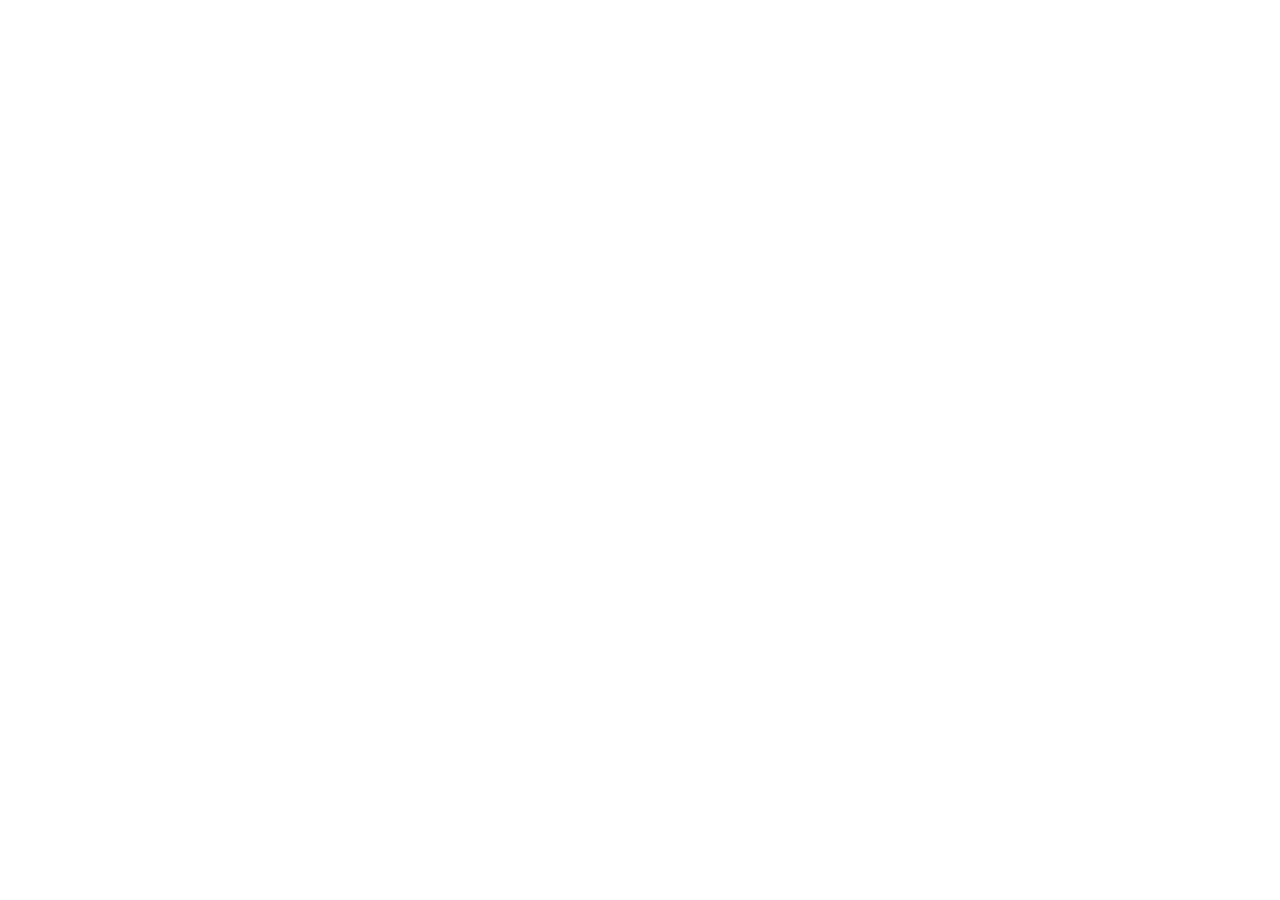
==== index.html @ 3a061e3e "Redirect book subdomain" ====
<!doctype html>
<html lang="en">
  <head>
    <meta charset="utf-8" />
    <meta name="viewport" content="width=device-width, initial-scale=1" />
    <meta http-equiv="refresh" content="0; url=https://nehachinnasaniwrites.com/" />
    <link rel="canonical" href="https://nehachinnasaniwrites.com/" />
    <title>Redirecting to Do I Still Think for Myself?</title>
    <style>
      body {
        display: grid;
        min-height: 100vh;
        place-items: center;
        margin: 0;
        color: #102241;
        background: #fffaf0;
        font-family: system-ui, -apple-system, BlinkMacSystemFont, "Segoe UI", sans-serif;
        text-align: center;
      }
      a { color: #bd2d32; font-weight: 800; }
    </style>
  </head>
  <body>
    <main>
      <h1>Redirecting to the book website...</h1>
      <p><a href="https://nehachinnasaniwrites.com/">Open Do I Still Think for Myself?</a></p>
    </main>
    <script>window.location.replace("https://nehachinnasaniwrites.com/");</script>
  </body>
</html>
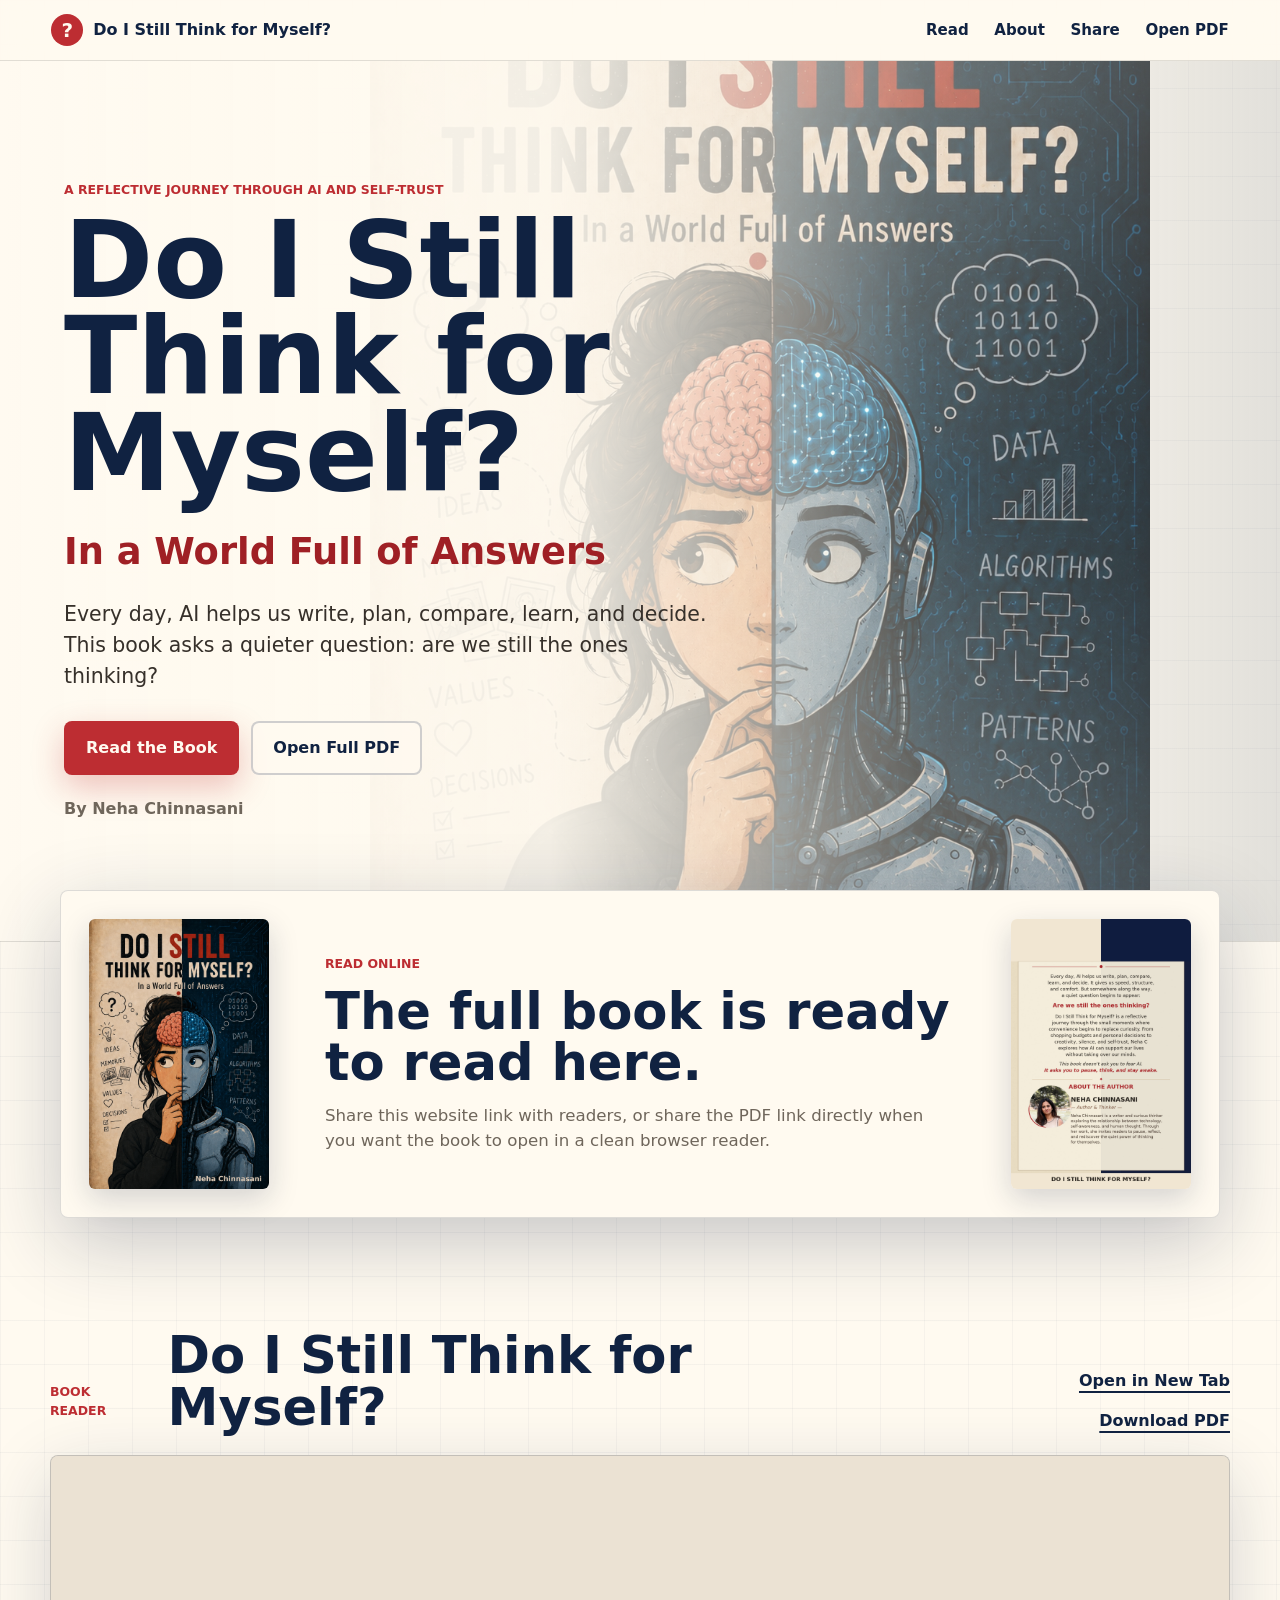
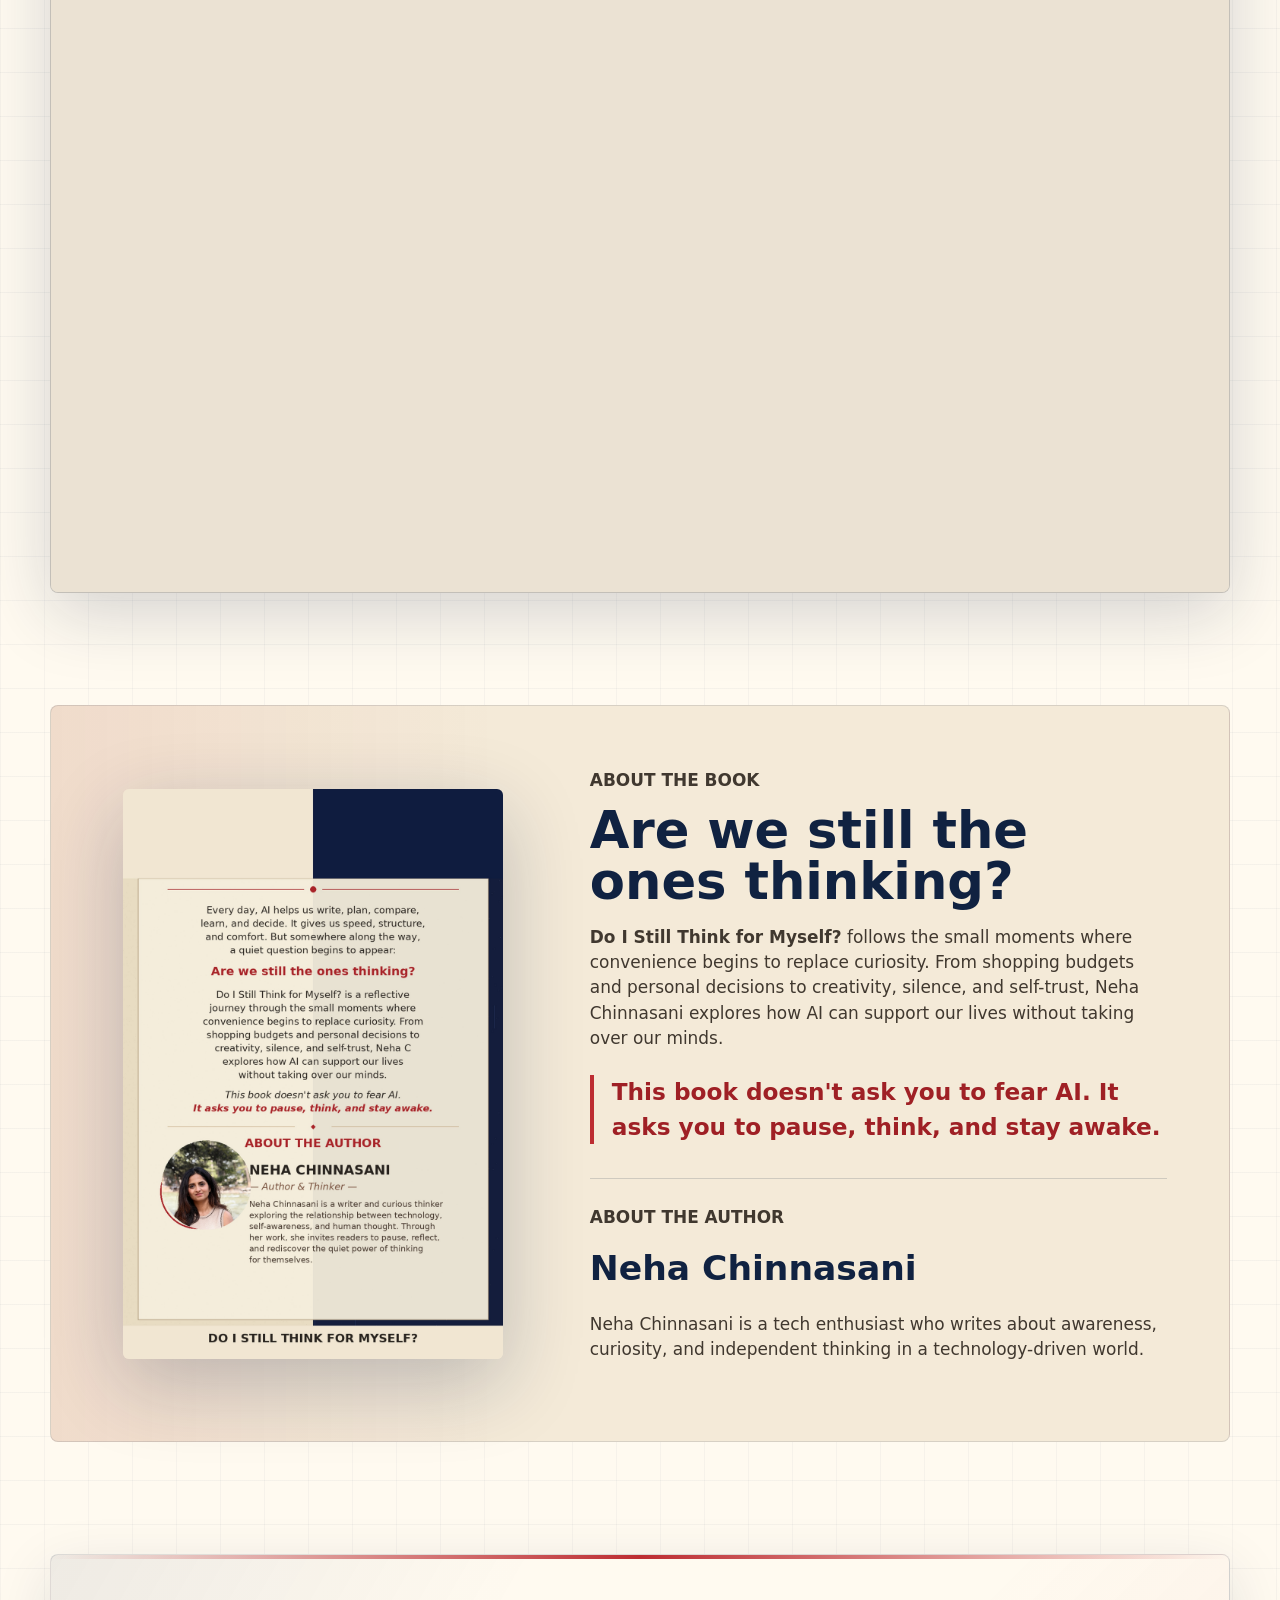
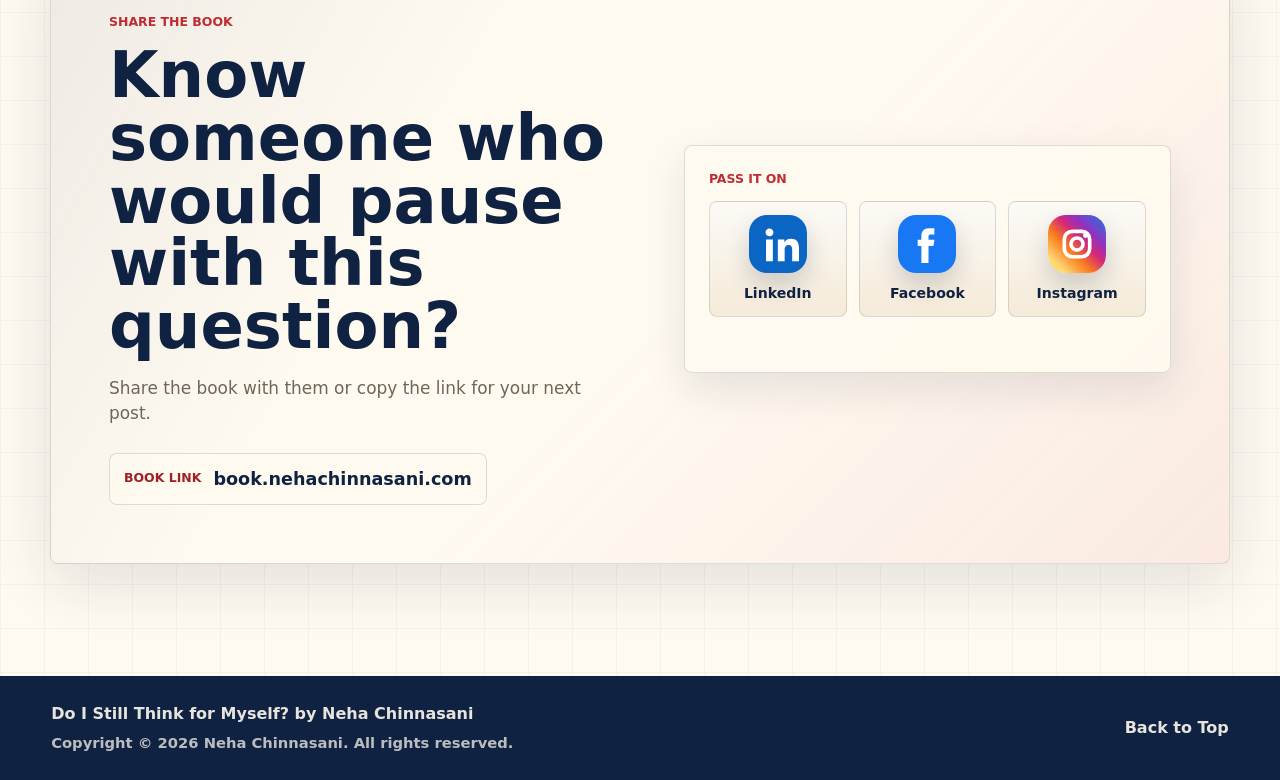
==== commit dbd43104: "Publish book site on subdomain" ====
--- a/index.html
+++ b/index.html
@@ -3,28 +3,204 @@
   <head>
     <meta charset="utf-8" />
     <meta name="viewport" content="width=device-width, initial-scale=1" />
-    <meta http-equiv="refresh" content="0; url=https://nehachinnasaniwrites.com/" />
-    <link rel="canonical" href="https://nehachinnasaniwrites.com/" />
-    <title>Redirecting to Do I Still Think for Myself?</title>
-    <style>
-      body {
-        display: grid;
-        min-height: 100vh;
-        place-items: center;
-        margin: 0;
-        color: #102241;
-        background: #fffaf0;
-        font-family: system-ui, -apple-system, BlinkMacSystemFont, "Segoe UI", sans-serif;
-        text-align: center;
-      }
-      a { color: #bd2d32; font-weight: 800; }
-    </style>
+    <title>Do I Still Think for Myself? | Neha Chinnasani</title>
+    <meta
+      name="description"
+      content="Read Do I Still Think for Myself? by Neha Chinnasani online."
+    />
+    <meta property="og:title" content="Do I Still Think for Myself?" />
+    <meta
+      property="og:description"
+      content="A reflective book about AI, curiosity, self-trust, and the quiet work of thinking for ourselves."
+    />
+    <meta property="og:type" content="website" />
+    <meta property="og:url" content="https://book.nehachinnasani.com/" />
+    <meta property="og:image" content="assets/book-cover-front.jpeg" />
+    <link rel="stylesheet" href="styles.css" />
   </head>
   <body>
-    <main>
-      <h1>Redirecting to the book website...</h1>
-      <p><a href="https://nehachinnasaniwrites.com/">Open Do I Still Think for Myself?</a></p>
+    <header class="site-header" aria-label="Main navigation">
+      <a class="brand" href="#top" aria-label="Do I Still Think for Myself home">
+        <span class="brand-mark" aria-hidden="true">?</span>
+        <span>Do I Still Think for Myself?</span>
+      </a>
+
+      <nav class="nav-links" aria-label="Book sections">
+        <a href="#reader">Read</a>
+        <a href="#about">About</a>
+        <a href="#share">Share</a>
+        <a href="assets/do-i-still-think-for-myself.pdf" target="_blank" rel="noopener"
+          >Open PDF</a
+        >
+      </nav>
+    </header>
+
+    <main id="top">
+      <section class="hero" aria-labelledby="book-title">
+        <div class="hero-background" aria-hidden="true"></div>
+        <div class="hero-content">
+          <p class="eyebrow">A reflective journey through AI and self-trust</p>
+          <h1 id="book-title">Do I Still Think for Myself?</h1>
+          <p class="subtitle">In a World Full of Answers</p>
+          <p class="hero-copy">
+            Every day, AI helps us write, plan, compare, learn, and decide. This
+            book asks a quieter question: are we still the ones thinking?
+          </p>
+          <div class="hero-actions" aria-label="Book actions">
+            <a class="button button-primary" href="#reader">Read the Book</a>
+            <a
+              class="button button-secondary"
+              href="assets/do-i-still-think-for-myself.pdf"
+              target="_blank"
+              rel="noopener"
+              >Open Full PDF</a
+            >
+          </div>
+          <p class="author-line">By Neha Chinnasani</p>
+        </div>
+      </section>
+
+      <section class="book-strip" aria-label="Book preview">
+        <img
+          src="assets/book-cover-front.jpeg"
+          alt="Front cover of Do I Still Think for Myself?"
+        />
+        <div>
+          <p class="section-kicker">Read Online</p>
+          <h2>The full book is ready to read here.</h2>
+          <p>
+            Share this website link with readers, or share the PDF link directly
+            when you want the book to open in a clean browser reader.
+          </p>
+        </div>
+        <img
+          src="assets/book-cover-back.jpeg"
+          alt="Back cover of Do I Still Think for Myself?"
+        />
+      </section>
+
+      <section class="reader-section" id="reader" aria-labelledby="reader-title">
+        <div class="section-heading">
+          <p class="section-kicker">Book Reader</p>
+          <h2 id="reader-title">Do I Still Think for Myself?</h2>
+          <div class="reader-actions">
+            <a
+              class="text-link"
+              href="assets/do-i-still-think-for-myself.pdf"
+              target="_blank"
+              rel="noopener"
+              >Open in New Tab</a
+            >
+            <a class="text-link" href="assets/do-i-still-think-for-myself.pdf" download>
+              Download PDF
+            </a>
+          </div>
+        </div>
+
+        <div class="reader-frame">
+          <iframe
+            src="assets/do-i-still-think-for-myself.pdf#page=1&view=FitH"
+            title="Do I Still Think for Myself PDF reader"
+          ></iframe>
+        </div>
+      </section>
+
+      <section class="about-section" id="about" aria-labelledby="about-title">
+        <div class="about-art">
+          <img
+            src="assets/book-cover-back.jpeg"
+            alt="Back cover with book description and author portrait"
+          />
+        </div>
+        <div class="about-copy">
+          <p class="section-kicker">About the Book</p>
+          <h2 id="about-title">Are we still the ones thinking?</h2>
+          <p>
+            <strong>Do I Still Think for Myself?</strong> follows the small
+            moments where convenience begins to replace curiosity. From shopping
+            budgets and personal decisions to creativity, silence, and
+            self-trust, Neha Chinnasani explores how AI can support our lives
+            without taking over our minds.
+          </p>
+          <p class="callout">
+            This book doesn't ask you to fear AI. It asks you to pause, think,
+            and stay awake.
+          </p>
+
+          <div class="author-block">
+            <p class="section-kicker">About the Author</p>
+            <h3>Neha Chinnasani</h3>
+            <p>
+              Neha Chinnasani is a tech enthusiast who writes about awareness,
+              curiosity, and independent thinking in a technology-driven world.
+            </p>
+          </div>
+        </div>
+      </section>
+
+      <section class="share-section" id="share" aria-labelledby="share-title">
+        <div class="share-copy">
+          <p class="section-kicker">Share the Book</p>
+          <h2 id="share-title">Know someone who would pause with this question?</h2>
+          <p>
+            Share the book with them or copy the link for your next post.
+          </p>
+          <div class="share-link-card" aria-label="Book website link">
+            <span>Book link</span>
+            <strong id="book-share-link">book.nehachinnasani.com</strong>
+          </div>
+        </div>
+
+        <div class="share-panel" aria-label="Share and subscribe actions">
+          <div class="social-card">
+            <p class="section-kicker">Pass It On</p>
+            <div class="social-grid" aria-label="Social sharing links">
+              <a
+                class="social-link linkedin"
+                href="https://www.linkedin.com/sharing/share-offsite/?url=https%3A%2F%2Fbook.nehachinnasani.com%2F"
+                target="_blank"
+                rel="noopener noreferrer"
+                aria-label="Share on LinkedIn"
+              >
+                <img src="assets/social-linkedin.svg" alt="" />
+                <span>LinkedIn</span>
+              </a>
+              <a
+                class="social-link facebook"
+                href="https://www.facebook.com/sharer/sharer.php?u=https%3A%2F%2Fbook.nehachinnasani.com%2F"
+                target="_blank"
+                rel="noopener noreferrer"
+                aria-label="Share on Facebook"
+              >
+                <img src="assets/social-facebook.svg" alt="" />
+                <span>Facebook</span>
+              </a>
+              <a
+                class="social-link instagram"
+                href="#book-share-link"
+                role="button"
+                data-copy-link="https://book.nehachinnasani.com/"
+                aria-label="Copy book link for Instagram"
+              >
+                <img src="assets/social-instagram.svg" alt="" />
+                <span>Instagram</span>
+              </a>
+            </div>
+            <p class="copy-feedback" aria-live="polite"></p>
+          </div>
+        </div>
+      </section>
     </main>
-    <script>window.location.replace("https://nehachinnasaniwrites.com/");</script>
+
+    <footer class="site-footer">
+      <div>
+        <p>Do I Still Think for Myself? by Neha Chinnasani</p>
+        <p class="copyright">
+          Copyright &copy; 2026 Neha Chinnasani. All rights reserved.
+        </p>
+      </div>
+      <a href="#top">Back to Top</a>
+    </footer>
+    <script src="script.js" defer></script>
   </body>
 </html>
--- a/styles.css
+++ b/styles.css
@@ -0,0 +1,752 @@
+:root {
+  --paper: #f4ead8;
+  --paper-soft: #fffaf0;
+  --ink: #1d1d1d;
+  --muted: #6f665b;
+  --navy: #102241;
+  --navy-soft: #1c355e;
+  --red: #bd2d32;
+  --red-dark: #9f2025;
+  --line: rgba(29, 29, 29, 0.13);
+  --shadow: 0 24px 80px rgba(16, 34, 65, 0.24);
+}
+
+* {
+  box-sizing: border-box;
+}
+
+html {
+  scroll-behavior: smooth;
+}
+
+#top,
+#reader,
+#about,
+#share {
+  scroll-margin-top: 96px;
+}
+
+body {
+  margin: 0;
+  color: var(--ink);
+  background:
+    linear-gradient(rgba(16, 34, 65, 0.04) 1px, transparent 1px),
+    linear-gradient(90deg, rgba(16, 34, 65, 0.035) 1px, transparent 1px),
+    var(--paper-soft);
+  background-size: 44px 44px;
+  font-family:
+    ui-sans-serif,
+    system-ui,
+    -apple-system,
+    BlinkMacSystemFont,
+    "Segoe UI",
+    sans-serif;
+  line-height: 1.5;
+}
+
+@keyframes riseIn {
+  from {
+    opacity: 0;
+    transform: translateY(18px);
+  }
+
+  to {
+    opacity: 1;
+    transform: translateY(0);
+  }
+}
+
+@keyframes coverFloat {
+  0%,
+  100% {
+    transform: translate3d(0, 0, 0) scale(1);
+  }
+
+  50% {
+    transform: translate3d(-8px, -10px, 0) scale(1.015);
+  }
+}
+
+@keyframes softPulse {
+  0%,
+  100% {
+    box-shadow: 0 0 0 0 rgba(189, 45, 50, 0.26);
+  }
+
+  50% {
+    box-shadow: 0 0 0 7px rgba(189, 45, 50, 0);
+  }
+}
+
+@keyframes lineTravel {
+  from {
+    transform: translateX(-100%);
+  }
+
+  to {
+    transform: translateX(100%);
+  }
+}
+
+img {
+  display: block;
+  max-width: 100%;
+}
+
+a {
+  color: inherit;
+}
+
+.site-header {
+  position: sticky;
+  top: 0;
+  z-index: 10;
+  display: flex;
+  align-items: center;
+  justify-content: space-between;
+  gap: 24px;
+  width: 100%;
+  padding: 14px clamp(18px, 4vw, 56px);
+  background: rgba(255, 250, 240, 0.88);
+  border-bottom: 1px solid var(--line);
+  backdrop-filter: blur(14px);
+}
+
+.brand {
+  display: inline-flex;
+  align-items: center;
+  gap: 10px;
+  min-width: 0;
+  color: var(--navy);
+  font-weight: 800;
+  text-decoration: none;
+  letter-spacing: 0;
+}
+
+.brand-mark {
+  display: grid;
+  place-items: center;
+  width: 32px;
+  height: 32px;
+  flex: 0 0 auto;
+  color: var(--paper-soft);
+  background: var(--red);
+  border-radius: 50%;
+  font-size: 20px;
+  line-height: 1;
+  animation: softPulse 3.4s ease-in-out infinite;
+}
+
+.nav-links {
+  display: flex;
+  align-items: center;
+  justify-content: flex-end;
+  gap: clamp(12px, 2vw, 28px);
+  color: var(--navy);
+  font-size: 0.94rem;
+  font-weight: 700;
+}
+
+.nav-links a {
+  text-decoration: none;
+}
+
+.nav-links a:hover,
+.nav-links a:focus-visible,
+.text-link:hover,
+.text-link:focus-visible,
+.site-footer a:hover,
+.site-footer a:focus-visible {
+  color: var(--red);
+}
+
+.hero {
+  position: relative;
+  isolation: isolate;
+  min-height: min(880px, 88svh);
+  display: flex;
+  align-items: center;
+  padding: clamp(64px, 10vw, 120px) clamp(22px, 5vw, 76px);
+  overflow: hidden;
+  border-bottom: 1px solid var(--line);
+}
+
+.hero-background {
+  position: absolute;
+  inset: 0;
+  z-index: -2;
+  background-image: url("assets/book-cover-front.jpeg");
+  background-position: 74% 42%;
+  background-size: min(780px, 72vw) auto;
+  background-repeat: no-repeat;
+  animation: coverFloat 9s ease-in-out infinite;
+}
+
+.hero::before {
+  position: absolute;
+  inset: 0;
+  z-index: -1;
+  content: "";
+  background:
+    linear-gradient(
+      90deg,
+      rgba(255, 250, 240, 0.98) 0%,
+      rgba(255, 250, 240, 0.93) 43%,
+      rgba(255, 250, 240, 0.28) 72%,
+      rgba(16, 34, 65, 0.12) 100%
+    ),
+    radial-gradient(circle at 74% 48%, rgba(255, 250, 240, 0) 0, rgba(255, 250, 240, 0.38) 74%);
+}
+
+.hero-content {
+  width: min(660px, 100%);
+}
+
+.eyebrow,
+.section-kicker {
+  margin: 0 0 12px;
+  color: var(--red);
+  font-size: 0.78rem;
+  font-weight: 900;
+  letter-spacing: 0;
+  text-transform: uppercase;
+}
+
+h1,
+h2,
+h3,
+p {
+  overflow-wrap: anywhere;
+}
+
+h1 {
+  max-width: 12ch;
+  margin: 0;
+  color: var(--navy);
+  font-size: clamp(3.25rem, 8.4vw, 7.8rem);
+  line-height: 0.9;
+  letter-spacing: 0;
+}
+
+.subtitle {
+  margin: 22px 0 0;
+  color: var(--red-dark);
+  font-size: clamp(1.35rem, 3vw, 2.3rem);
+  font-weight: 800;
+}
+
+.hero-copy {
+  max-width: 54ch;
+  margin: 20px 0 0;
+  color: #36302a;
+  font-size: clamp(1.06rem, 1.8vw, 1.28rem);
+}
+
+.hero-actions {
+  display: flex;
+  flex-wrap: wrap;
+  gap: 12px;
+  margin-top: 30px;
+}
+
+.button {
+  display: inline-flex;
+  align-items: center;
+  justify-content: center;
+  min-height: 48px;
+  padding: 13px 20px;
+  border: 2px solid transparent;
+  border-radius: 8px;
+  font-weight: 800;
+  text-decoration: none;
+  transition:
+    transform 160ms ease,
+    box-shadow 160ms ease,
+    background 160ms ease,
+    color 160ms ease;
+}
+
+.button:hover,
+.button:focus-visible {
+  transform: translateY(-2px);
+}
+
+.button-primary {
+  color: #fffaf0;
+  background: var(--red);
+  box-shadow: 0 12px 32px rgba(189, 45, 50, 0.28);
+}
+
+.button-primary:hover,
+.button-primary:focus-visible {
+  background: var(--red-dark);
+}
+
+.button-secondary {
+  color: var(--navy);
+  background: rgba(255, 250, 240, 0.74);
+  border-color: rgba(16, 34, 65, 0.2);
+}
+
+.button-secondary:hover,
+.button-secondary:focus-visible {
+  border-color: var(--red);
+  box-shadow: 0 12px 30px rgba(16, 34, 65, 0.12);
+}
+
+.author-line {
+  margin: 22px 0 0;
+  color: var(--muted);
+  font-weight: 800;
+}
+
+.book-strip {
+  display: grid;
+  grid-template-columns: minmax(98px, 180px) minmax(0, 1fr) minmax(98px, 180px);
+  align-items: center;
+  gap: clamp(18px, 5vw, 56px);
+  width: min(1160px, calc(100% - 36px));
+  margin: -52px auto 0;
+  padding: clamp(18px, 3vw, 28px);
+  background: var(--paper-soft);
+  border: 1px solid rgba(16, 34, 65, 0.14);
+  border-radius: 8px;
+  box-shadow: var(--shadow);
+  animation: riseIn 680ms ease both;
+}
+
+.book-strip img {
+  aspect-ratio: 2 / 3;
+  width: 100%;
+  border-radius: 6px;
+  object-fit: cover;
+  box-shadow: 0 10px 30px rgba(16, 34, 65, 0.18);
+}
+
+.book-strip h2,
+.section-heading h2,
+.about-copy h2 {
+  margin: 0;
+  color: var(--navy);
+  font-size: clamp(1.9rem, 4vw, 3.4rem);
+  line-height: 1;
+  letter-spacing: 0;
+}
+
+.book-strip p:not(.section-kicker) {
+  max-width: 62ch;
+  margin: 16px 0 0;
+  color: var(--muted);
+  font-size: 1.04rem;
+}
+
+.reader-section,
+.about-section,
+.share-section {
+  width: min(1180px, calc(100% - 36px));
+  margin: clamp(58px, 9vw, 112px) auto;
+}
+
+.reader-section,
+.about-section {
+  animation: riseIn 680ms ease both;
+}
+
+.section-heading {
+  display: flex;
+  align-items: end;
+  justify-content: space-between;
+  gap: 18px;
+  margin-bottom: 22px;
+}
+
+.reader-actions {
+  display: flex;
+  flex-wrap: wrap;
+  justify-content: flex-end;
+  gap: 16px;
+  font-weight: 800;
+}
+
+.text-link {
+  color: var(--navy);
+  text-underline-offset: 5px;
+  text-decoration-thickness: 2px;
+}
+
+.reader-frame {
+  height: min(820px, 82svh);
+  min-height: 580px;
+  overflow: hidden;
+  background: #ebe2d3;
+  border: 1px solid rgba(16, 34, 65, 0.18);
+  border-radius: 8px;
+  box-shadow: 0 20px 70px rgba(16, 34, 65, 0.18);
+}
+
+.reader-frame iframe {
+  width: 100%;
+  height: 100%;
+  border: 0;
+  background: #ebe2d3;
+}
+
+.about-section {
+  display: grid;
+  grid-template-columns: minmax(220px, 400px) minmax(0, 1fr);
+  align-items: center;
+  gap: clamp(28px, 6vw, 82px);
+  padding: clamp(26px, 5vw, 62px);
+  background:
+    linear-gradient(90deg, rgba(189, 45, 50, 0.08), transparent 38%),
+    var(--paper);
+  border: 1px solid rgba(16, 34, 65, 0.13);
+  border-radius: 8px;
+}
+
+.about-art img {
+  width: min(100%, 380px);
+  margin-inline: auto;
+  border-radius: 6px;
+  box-shadow: var(--shadow);
+}
+
+.about-copy p {
+  max-width: 68ch;
+  color: #40382f;
+  font-size: 1.06rem;
+}
+
+.callout {
+  padding-left: 18px;
+  border-left: 4px solid var(--red);
+  color: var(--red-dark) !important;
+  font-size: clamp(1.18rem, 2vw, 1.45rem) !important;
+  font-weight: 900;
+}
+
+.author-block {
+  margin-top: 34px;
+  padding-top: 26px;
+  border-top: 1px solid rgba(16, 34, 65, 0.16);
+}
+
+.author-block h3 {
+  margin: 0;
+  color: var(--navy);
+  font-size: clamp(1.45rem, 2.7vw, 2.2rem);
+  letter-spacing: 0;
+}
+
+.share-section {
+  position: relative;
+  overflow: hidden;
+  display: grid;
+  grid-template-columns: minmax(0, 0.86fr) minmax(340px, 0.82fr);
+  gap: clamp(24px, 5vw, 64px);
+  align-items: center;
+  padding: clamp(26px, 5vw, 58px);
+  background:
+    linear-gradient(120deg, rgba(16, 34, 65, 0.07), transparent 32%),
+    linear-gradient(315deg, rgba(189, 45, 50, 0.08), transparent 46%),
+    var(--paper-soft);
+  border: 1px solid rgba(16, 34, 65, 0.13);
+  border-radius: 8px;
+  box-shadow: 0 18px 60px rgba(16, 34, 65, 0.12);
+  animation: riseIn 720ms ease both;
+}
+
+.share-section::before {
+  position: absolute;
+  top: 0;
+  left: 0;
+  width: 100%;
+  height: 4px;
+  content: "";
+  background: linear-gradient(90deg, transparent, var(--red), transparent);
+  animation: lineTravel 4.8s ease-in-out infinite;
+}
+
+.share-copy h2 {
+  max-width: 13ch;
+  margin: 0;
+  color: var(--navy);
+  font-size: clamp(2.1rem, 5vw, 4.2rem);
+  line-height: 0.98;
+  letter-spacing: 0;
+}
+
+.share-copy p:not(.section-kicker) {
+  max-width: 52ch;
+  margin: 18px 0 0;
+  color: var(--muted);
+  font-size: 1.06rem;
+}
+
+.share-link-card {
+  display: inline-flex;
+  align-items: center;
+  gap: 12px;
+  max-width: 100%;
+  margin-top: 26px;
+  padding: 12px 14px;
+  color: var(--navy);
+  background: rgba(255, 250, 240, 0.76);
+  border: 1px solid rgba(16, 34, 65, 0.14);
+  border-radius: 8px;
+}
+
+.share-link-card span {
+  color: var(--red-dark);
+  font-size: 0.78rem;
+  font-weight: 900;
+  text-transform: uppercase;
+}
+
+.share-link-card strong {
+  font-size: clamp(0.96rem, 2vw, 1.1rem);
+}
+
+.share-panel {
+  display: grid;
+  gap: 14px;
+}
+
+.social-card {
+  position: relative;
+  overflow: hidden;
+  padding: clamp(16px, 3vw, 24px);
+  background: rgba(255, 250, 240, 0.82);
+  border: 1px solid rgba(16, 34, 65, 0.14);
+  border-radius: 8px;
+  box-shadow: 0 16px 42px rgba(16, 34, 65, 0.1);
+}
+
+.social-card {
+  animation: riseIn 760ms 90ms ease both;
+}
+
+.social-grid {
+  display: grid;
+  grid-template-columns: repeat(3, minmax(0, 1fr));
+  gap: 12px;
+}
+
+.social-link {
+  display: grid;
+  place-items: center;
+  gap: 9px;
+  min-height: 116px;
+  padding: 12px 8px;
+  color: var(--navy);
+  background:
+    linear-gradient(180deg, rgba(255, 255, 255, 0.78), rgba(244, 234, 216, 0.7)),
+    var(--paper);
+  border: 1px solid rgba(16, 34, 65, 0.14);
+  border-radius: 8px;
+  font-size: 0.88rem;
+  font-weight: 900;
+  text-align: center;
+  text-decoration: none;
+  transition:
+    transform 180ms ease,
+    box-shadow 180ms ease,
+    border-color 180ms ease;
+}
+
+.social-link img {
+  width: 58px;
+  height: 58px;
+  border-radius: 18px;
+  box-shadow: 0 12px 24px rgba(16, 34, 65, 0.18);
+  transition:
+    transform 160ms ease,
+    filter 160ms ease;
+}
+
+.social-link:hover,
+.social-link:focus-visible {
+  transform: translateY(-5px);
+  border-color: rgba(189, 45, 50, 0.42);
+  box-shadow: 0 18px 34px rgba(16, 34, 65, 0.16);
+}
+
+.social-link:hover img,
+.social-link:focus-visible img {
+  transform: translateY(-2px) rotate(-2deg) scale(1.05);
+}
+
+.copy-feedback {
+  min-height: 1.28em;
+  margin: 12px 0 0;
+  color: var(--red-dark);
+  font-size: 0.92rem;
+  font-weight: 800;
+}
+
+.site-footer {
+  display: flex;
+  align-items: center;
+  justify-content: space-between;
+  gap: 18px;
+  padding: 26px clamp(18px, 4vw, 56px);
+  color: rgba(255, 250, 240, 0.9);
+  background: var(--navy);
+}
+
+.site-footer p {
+  margin: 0;
+  font-weight: 800;
+}
+
+.site-footer .copyright {
+  margin-top: 6px;
+  color: rgba(255, 250, 240, 0.72);
+  font-size: 0.92rem;
+  font-weight: 600;
+}
+
+.site-footer a {
+  font-weight: 800;
+  text-decoration: none;
+}
+
+@media (max-width: 860px) {
+  .site-header {
+    align-items: flex-start;
+    flex-direction: column;
+    gap: 12px;
+  }
+
+  .nav-links {
+    width: 100%;
+    justify-content: space-between;
+  }
+
+  .hero {
+    min-height: 86svh;
+    align-items: start;
+    padding-top: 86px;
+  }
+
+  .hero-background {
+    background-position: 50% 100%;
+    background-size: min(430px, 88vw) auto;
+    opacity: 0.48;
+  }
+
+  .hero::before {
+    background:
+      linear-gradient(
+        180deg,
+        rgba(255, 250, 240, 0.99) 0%,
+        rgba(255, 250, 240, 0.92) 52%,
+        rgba(255, 250, 240, 0.38) 100%
+      );
+  }
+
+  h1 {
+    max-width: 10ch;
+    font-size: clamp(3.2rem, 14vw, 5.8rem);
+  }
+
+  .book-strip {
+    grid-template-columns: 92px 1fr;
+    margin-top: -34px;
+  }
+
+  .book-strip img:last-child {
+    display: none;
+  }
+
+  .section-heading {
+    align-items: start;
+    flex-direction: column;
+  }
+
+  .reader-actions {
+    justify-content: flex-start;
+  }
+
+  .reader-frame {
+    min-height: 520px;
+    height: 74svh;
+  }
+
+  .about-section {
+    grid-template-columns: 1fr;
+    padding: 22px;
+  }
+
+  .share-section {
+    grid-template-columns: 1fr;
+  }
+}
+
+@media (max-width: 560px) {
+  .brand {
+    font-size: 0.92rem;
+  }
+
+  .nav-links {
+    gap: 10px;
+    font-size: 0.86rem;
+  }
+
+  .hero {
+    padding-inline: 18px;
+  }
+
+  .hero-actions {
+    flex-direction: column;
+  }
+
+  .button {
+    width: 100%;
+  }
+
+  .book-strip {
+    grid-template-columns: 1fr;
+  }
+
+  .book-strip img {
+    width: min(190px, 64vw);
+    margin-inline: auto;
+  }
+
+  .reader-section,
+  .about-section,
+  .share-section {
+    width: min(100% - 24px, 1180px);
+  }
+
+  .reader-frame {
+    min-height: 470px;
+  }
+
+  .site-footer {
+    align-items: flex-start;
+    flex-direction: column;
+  }
+
+  .share-link-card,
+  .social-grid {
+    grid-template-columns: 1fr;
+  }
+
+  .share-link-card {
+    display: grid;
+    gap: 4px;
+  }
+}
+
+@media (prefers-reduced-motion: reduce) {
+  *,
+  *::before,
+  *::after {
+    animation-duration: 1ms !important;
+    animation-iteration-count: 1 !important;
+    scroll-behavior: auto !important;
+    transition-duration: 1ms !important;
+  }
+}
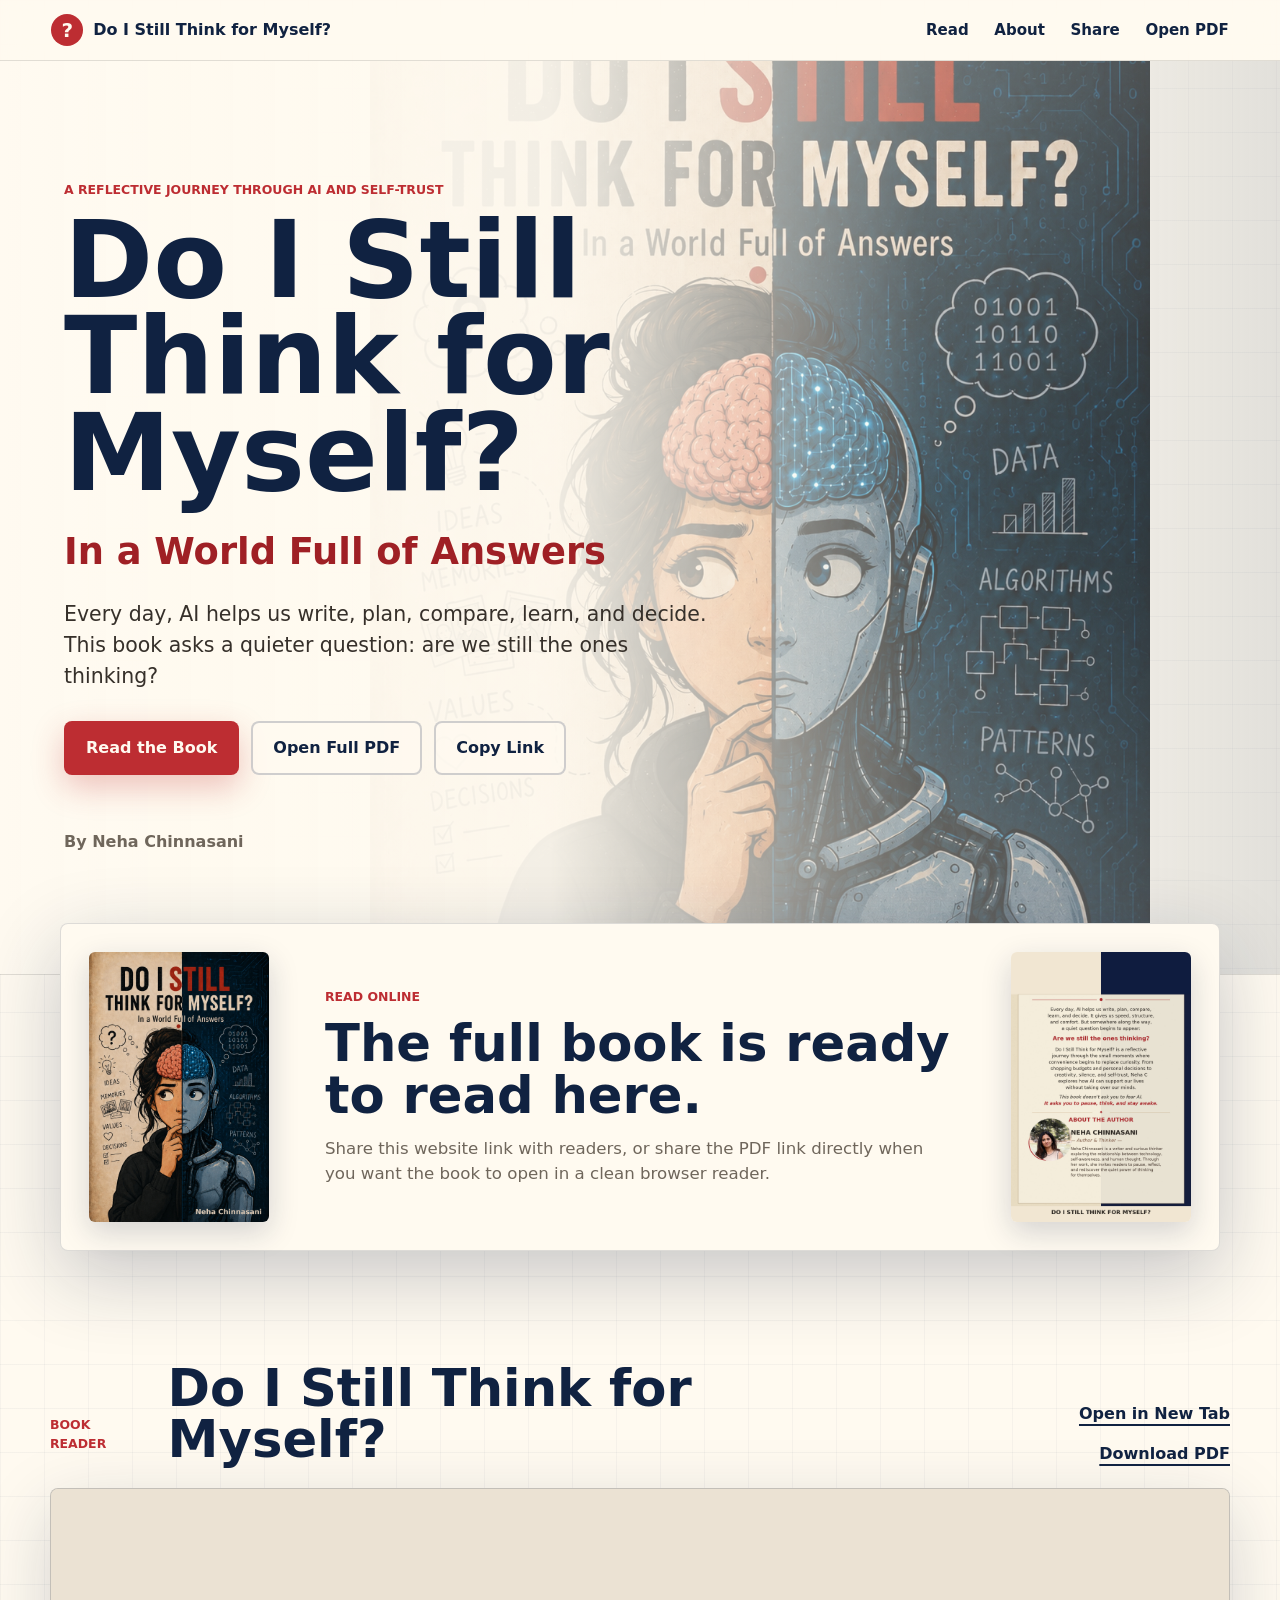
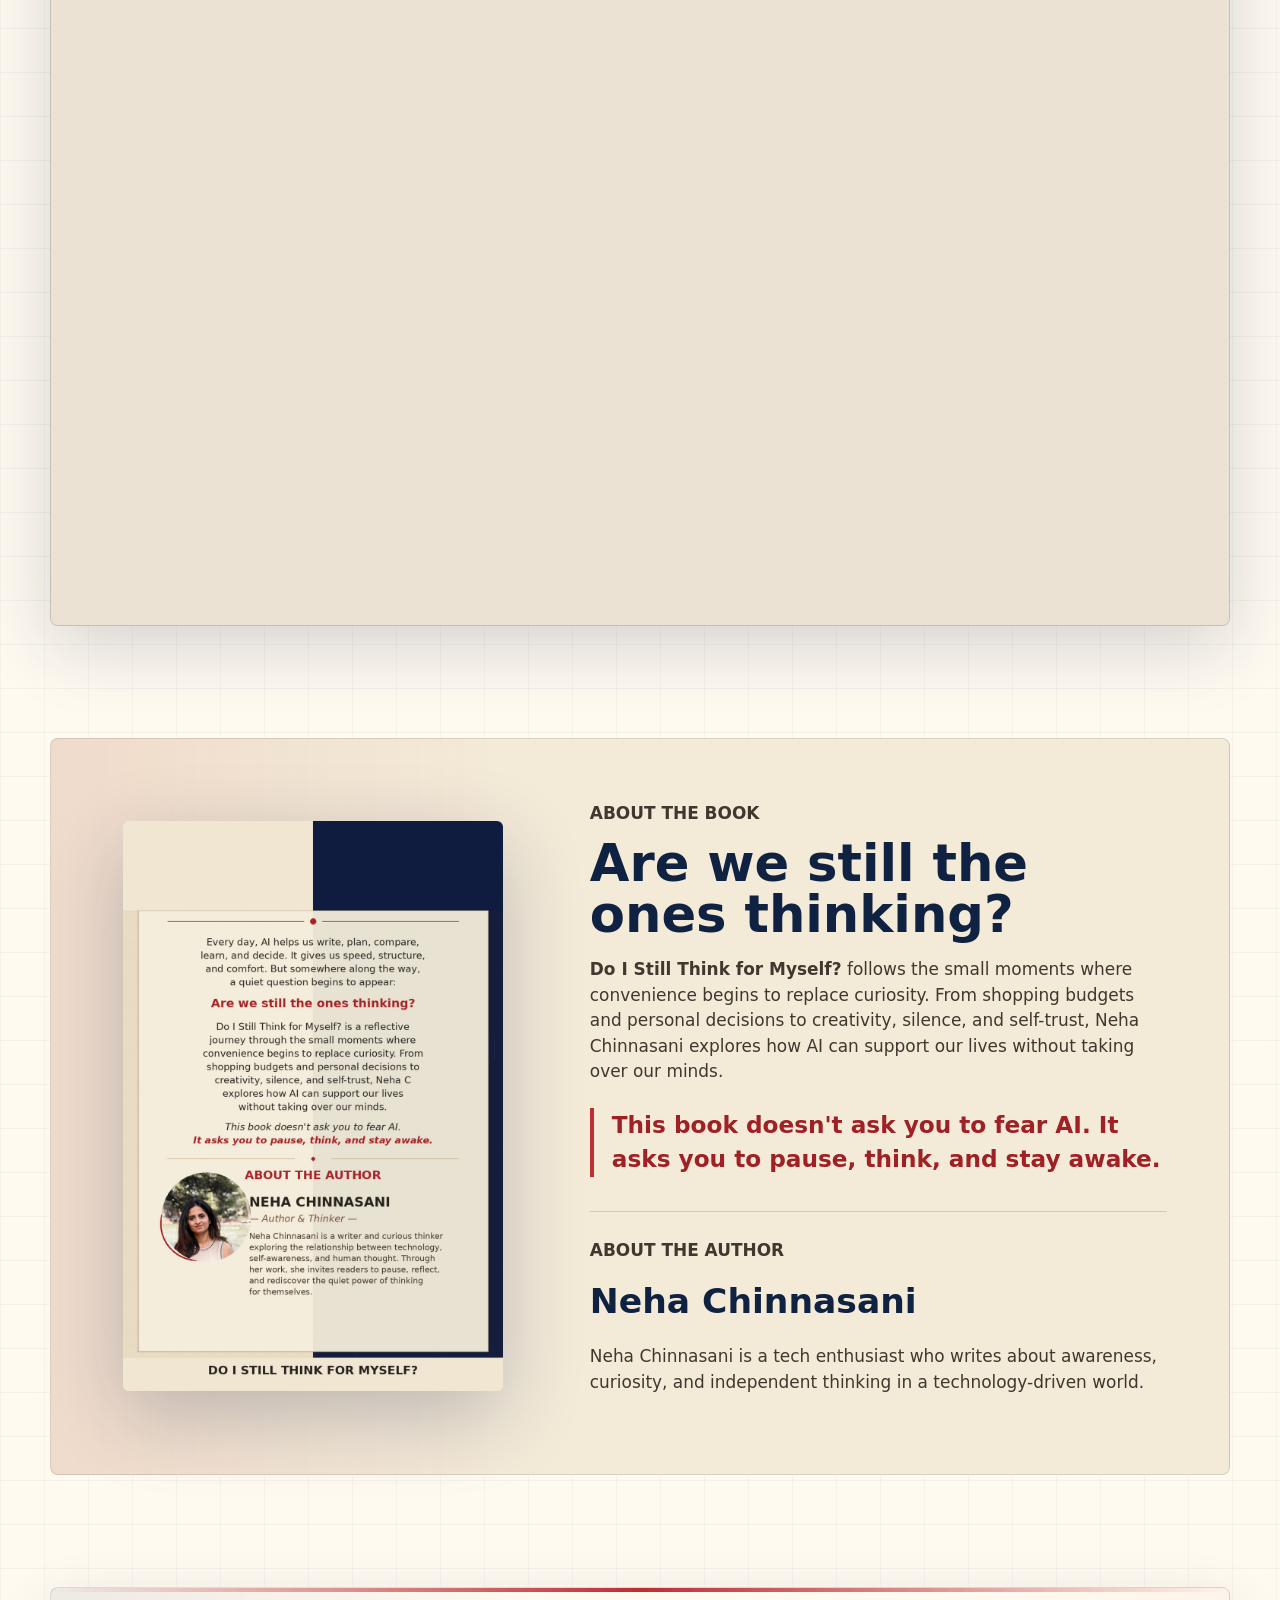
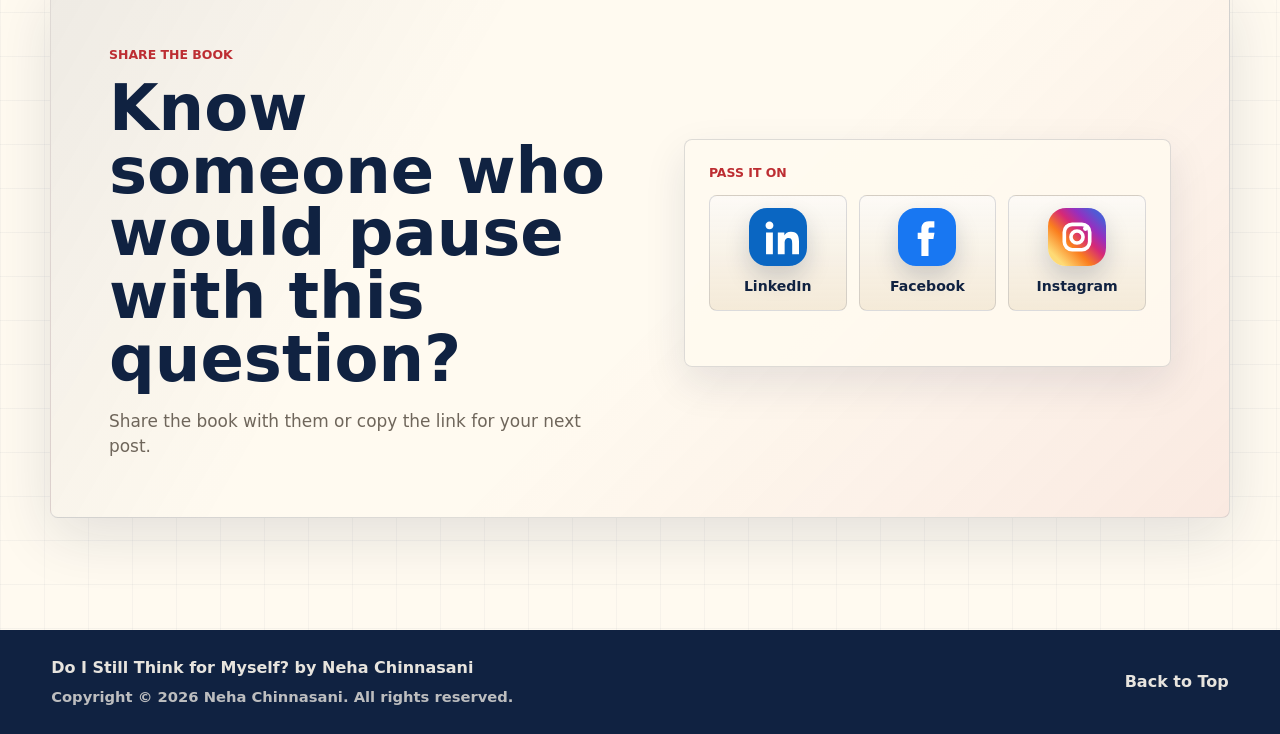
==== commit 85a960b9: "Add copy link button on subdomain" ====
--- a/index.html
+++ b/index.html
@@ -55,7 +55,17 @@
               rel="noopener"
               >Open Full PDF</a
             >
-          </div>
+            <button
+              class="button button-secondary"
+              type="button"
+              data-copy-link="https://book.nehachinnasani.com/"
+              data-feedback-target="#hero-copy-feedback"
+              data-copy-message="Book link copied: https://book.nehachinnasani.com/"
+            >
+              Copy Link
+            </button>
+          </div>
+          <p class="copy-feedback hero-copy-feedback" id="hero-copy-feedback" aria-live="polite"></p>
           <p class="author-line">By Neha Chinnasani</p>
         </div>
       </section>
@@ -145,10 +155,6 @@
           <p>
             Share the book with them or copy the link for your next post.
           </p>
-          <div class="share-link-card" aria-label="Book website link">
-            <span>Book link</span>
-            <strong id="book-share-link">book.nehachinnasani.com</strong>
-          </div>
         </div>
 
         <div class="share-panel" aria-label="Share and subscribe actions">
@@ -177,16 +183,18 @@
               </a>
               <a
                 class="social-link instagram"
-                href="#book-share-link"
+                href="#share"
                 role="button"
                 data-copy-link="https://book.nehachinnasani.com/"
+                data-feedback-target="#share-copy-feedback"
+                data-copy-message="Book link copied. Paste it into your Instagram post, story, or bio."
                 aria-label="Copy book link for Instagram"
               >
                 <img src="assets/social-instagram.svg" alt="" />
                 <span>Instagram</span>
               </a>
             </div>
-            <p class="copy-feedback" aria-live="polite"></p>
+            <p class="copy-feedback" id="share-copy-feedback" aria-live="polite"></p>
           </div>
         </div>
       </section>
--- a/styles.css
+++ b/styles.css
@@ -257,6 +257,8 @@
   padding: 13px 20px;
   border: 2px solid transparent;
   border-radius: 8px;
+  cursor: pointer;
+  font: inherit;
   font-weight: 800;
   text-decoration: none;
   transition:
@@ -481,30 +483,6 @@
   margin: 18px 0 0;
   color: var(--muted);
   font-size: 1.06rem;
-}
-
-.share-link-card {
-  display: inline-flex;
-  align-items: center;
-  gap: 12px;
-  max-width: 100%;
-  margin-top: 26px;
-  padding: 12px 14px;
-  color: var(--navy);
-  background: rgba(255, 250, 240, 0.76);
-  border: 1px solid rgba(16, 34, 65, 0.14);
-  border-radius: 8px;
-}
-
-.share-link-card span {
-  color: var(--red-dark);
-  font-size: 0.78rem;
-  font-weight: 900;
-  text-transform: uppercase;
-}
-
-.share-link-card strong {
-  font-size: clamp(0.96rem, 2vw, 1.1rem);
 }
 
 .share-panel {
@@ -584,6 +562,10 @@
   font-weight: 800;
 }
 
+.hero-copy-feedback {
+  margin-top: 14px;
+}
+
 .site-footer {
   display: flex;
   align-items: center;
@@ -729,14 +711,8 @@
     flex-direction: column;
   }
 
-  .share-link-card,
   .social-grid {
     grid-template-columns: 1fr;
-  }
-
-  .share-link-card {
-    display: grid;
-    gap: 4px;
   }
 }
 
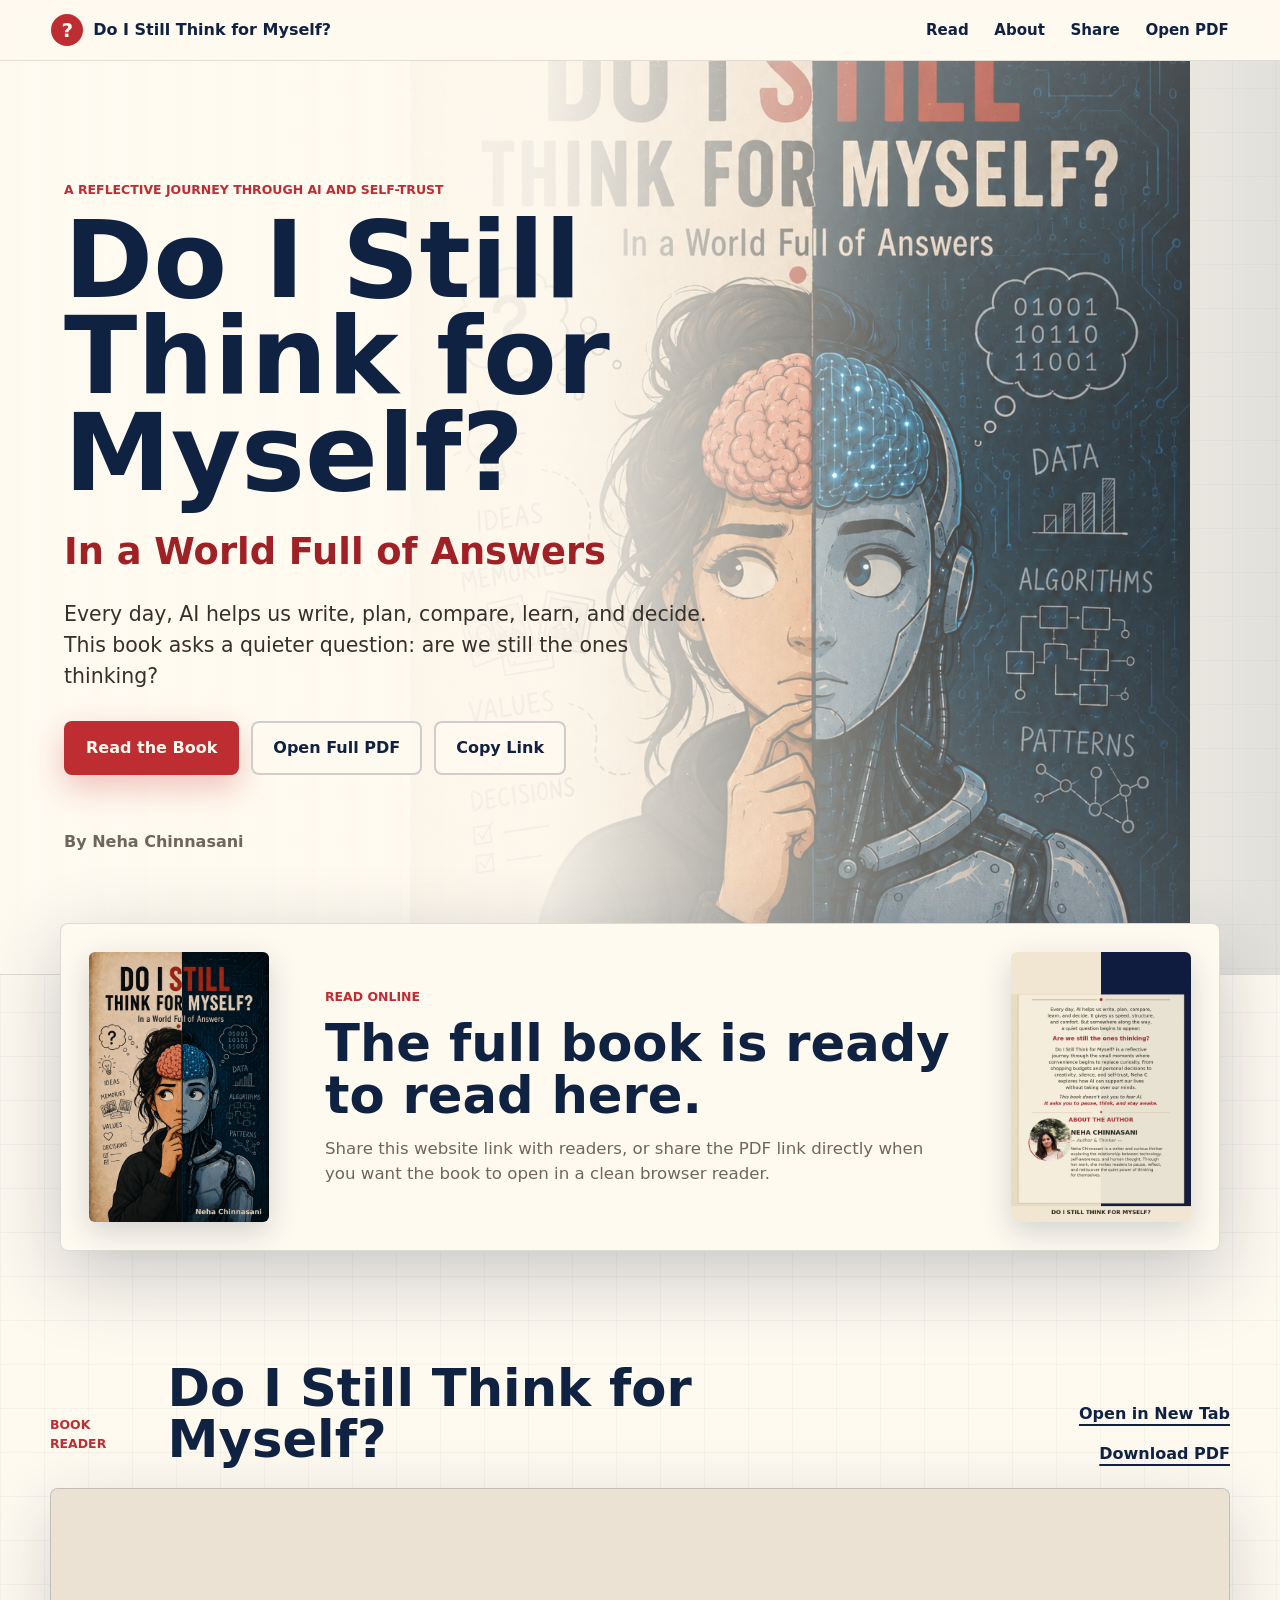
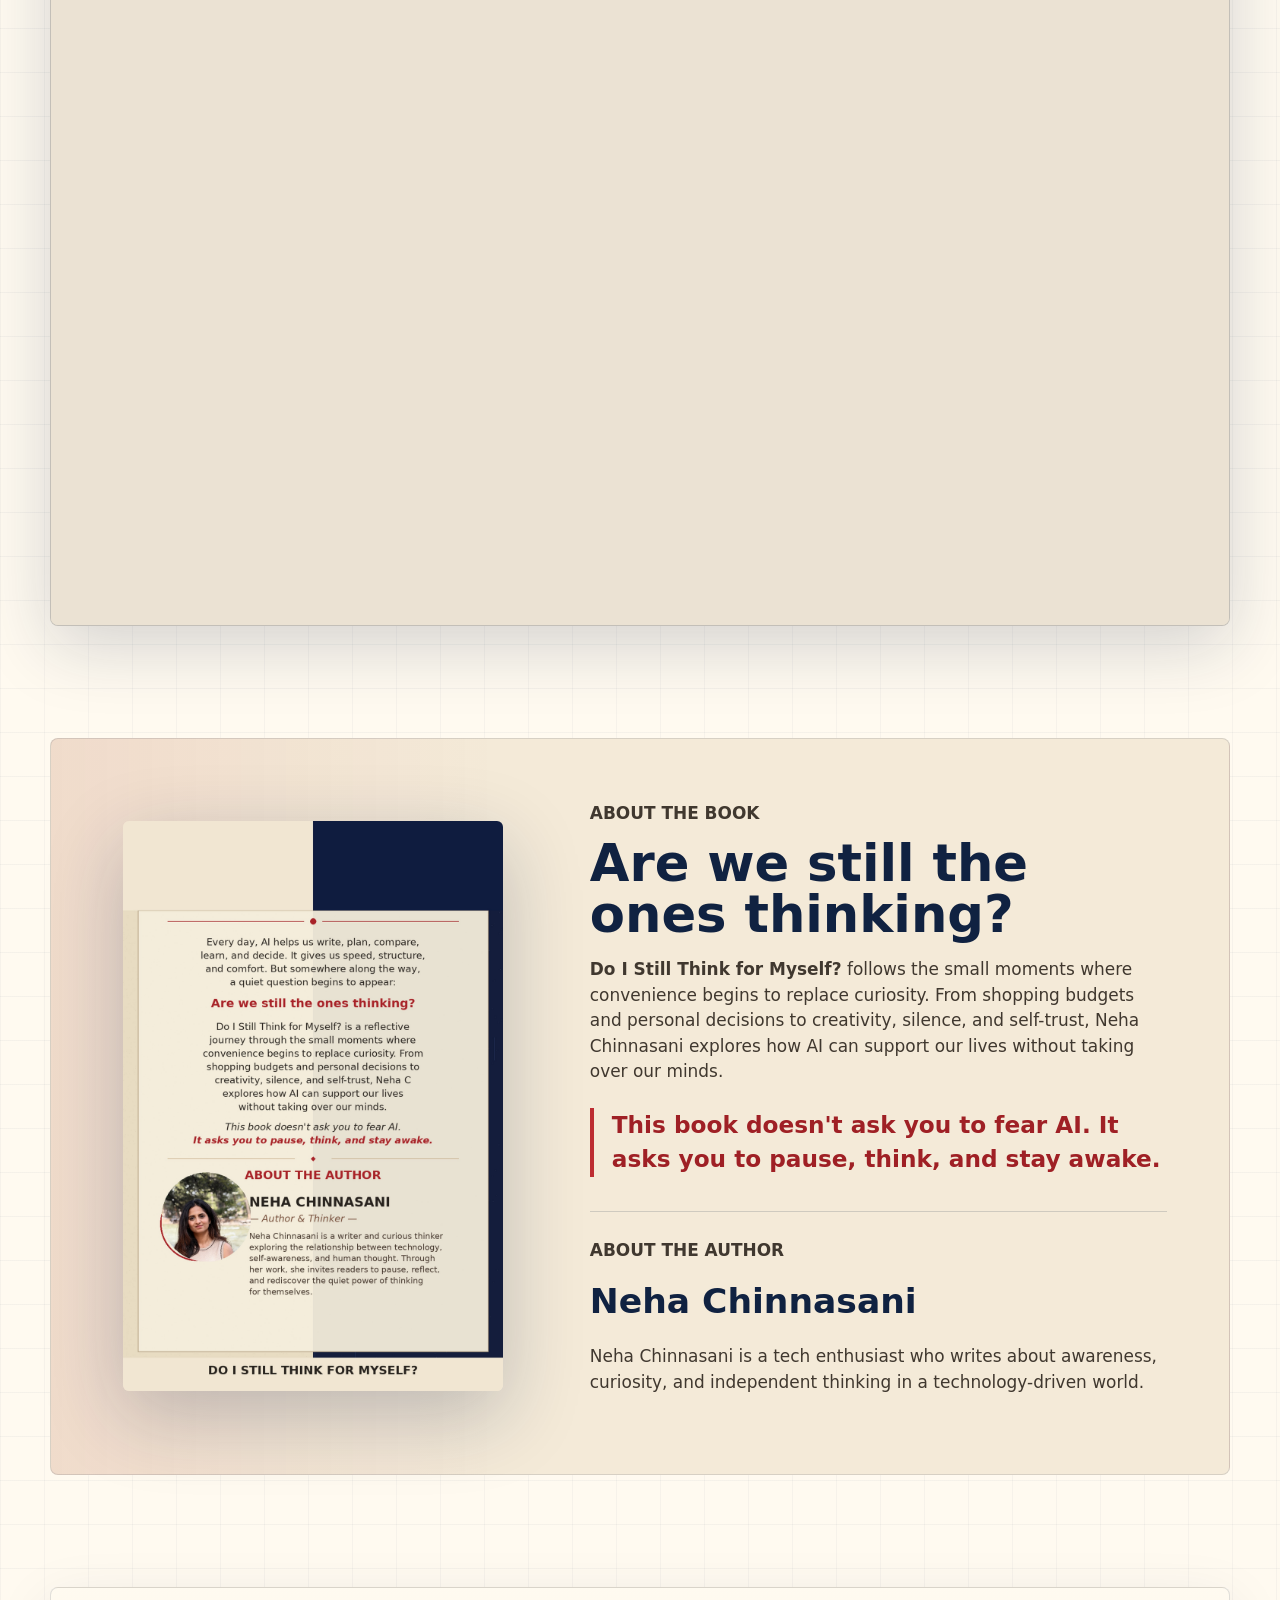
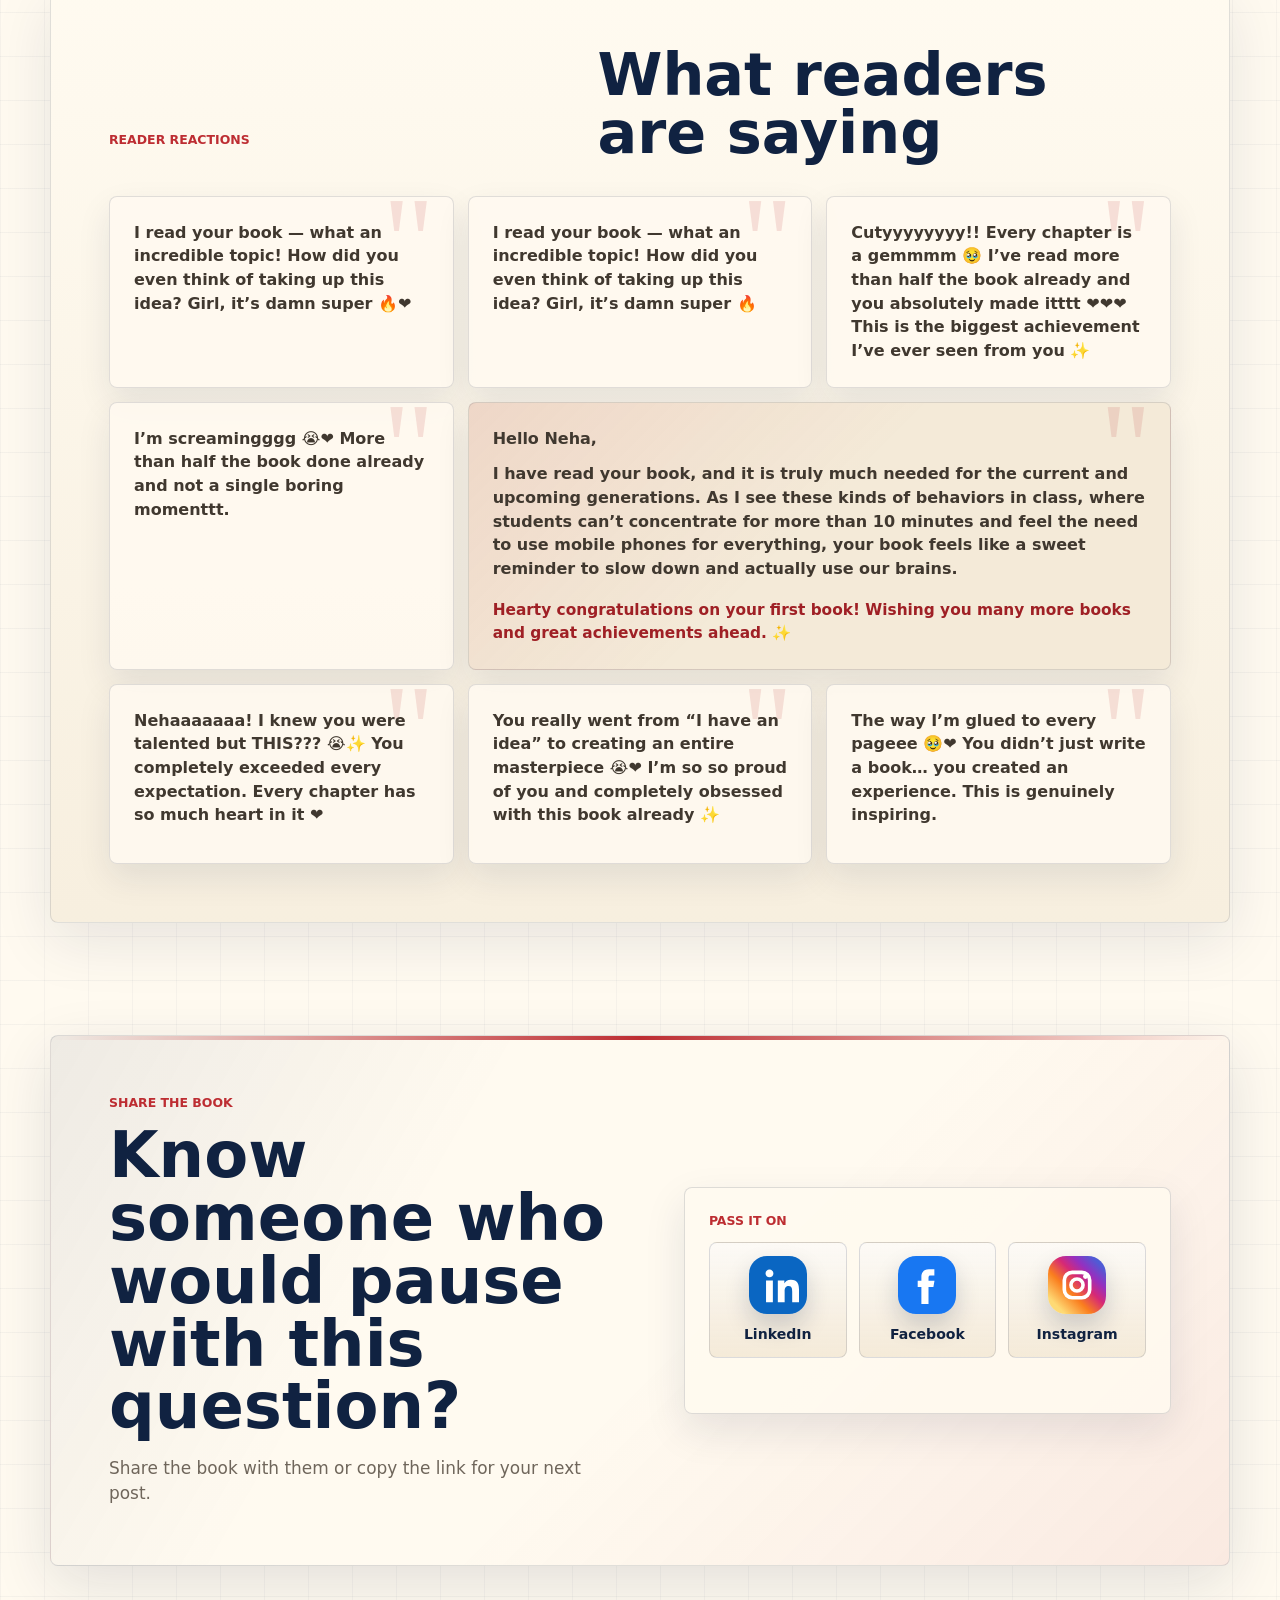
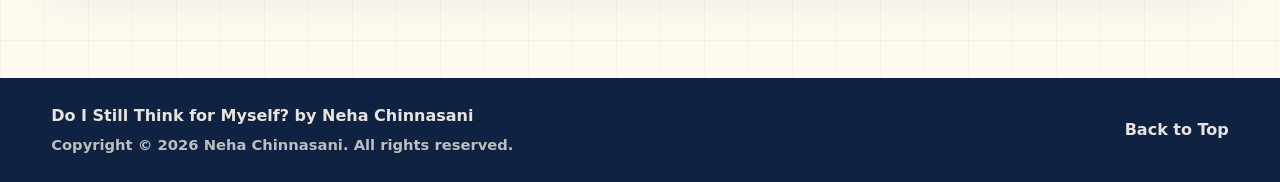
==== commit 7029ce9b: "Add reader reactions" ====
--- a/index.html
+++ b/index.html
@@ -145,6 +145,85 @@
               curiosity, and independent thinking in a technology-driven world.
             </p>
           </div>
+        </div>
+      </section>
+
+      <section class="comments-section" aria-labelledby="comments-title">
+        <div class="comments-heading">
+          <p class="section-kicker">Reader Reactions</p>
+          <h2 id="comments-title">What readers are saying</h2>
+        </div>
+
+        <div class="comments-grid">
+          <figure class="comment-card">
+            <blockquote>
+              I read your book — what an incredible topic! How did you even
+              think of taking up this idea? Girl, it’s damn super 🔥❤️
+            </blockquote>
+          </figure>
+
+          <figure class="comment-card">
+            <blockquote>
+              I read your book — what an incredible topic! How did you even
+              think of taking up this idea? Girl, it’s damn super 🔥
+            </blockquote>
+          </figure>
+
+          <figure class="comment-card">
+            <blockquote>
+              Cutyyyyyyyy!! Every chapter is a gemmmm 🥹 I’ve read more than
+              half the book already and you absolutely made itttt ❤️❤️❤️ This is
+              the biggest achievement I’ve ever seen from you ✨
+            </blockquote>
+          </figure>
+
+          <figure class="comment-card">
+            <blockquote>
+              I’m screamingggg 😭❤️ More than half the book done already and not
+              a single boring momenttt.
+            </blockquote>
+          </figure>
+
+          <figure class="comment-card featured-comment">
+            <blockquote>
+              <p>Hello Neha,</p>
+              <p>
+                I have read your book, and it is truly much needed for the
+                current and upcoming generations. As I see these kinds of
+                behaviors in class, where students can’t concentrate for more
+                than 10 minutes and feel the need to use mobile phones for
+                everything, your book feels like a sweet reminder to slow down
+                and actually use our brains.
+              </p>
+            </blockquote>
+            <figcaption>
+              Hearty congratulations on your first book! Wishing you many more
+              books and great achievements ahead. ✨
+            </figcaption>
+          </figure>
+
+          <figure class="comment-card">
+            <blockquote>
+              Nehaaaaaaa! I knew you were talented but THIS??? 😭✨ You
+              completely exceeded every expectation. Every chapter has so much
+              heart in it ❤️
+            </blockquote>
+          </figure>
+
+          <figure class="comment-card">
+            <blockquote>
+              You really went from “I have an idea” to creating an entire
+              masterpiece 😭❤️ I’m so so proud of you and completely obsessed
+              with this book already ✨
+            </blockquote>
+          </figure>
+
+          <figure class="comment-card">
+            <blockquote>
+              The way I’m glued to every pageee 🥹❤️ You didn’t just write a
+              book… you created an experience. This is genuinely inspiring.
+            </blockquote>
+          </figure>
         </div>
       </section>
 
--- a/styles.css
+++ b/styles.css
@@ -176,7 +176,7 @@
   inset: 0;
   z-index: -2;
   background-image: url("assets/book-cover-front.jpeg");
-  background-position: 74% 42%;
+  background-position: 82% 42%;
   background-size: min(780px, 72vw) auto;
   background-repeat: no-repeat;
   animation: coverFloat 9s ease-in-out infinite;
@@ -344,13 +344,15 @@
 
 .reader-section,
 .about-section,
+.comments-section,
 .share-section {
   width: min(1180px, calc(100% - 36px));
   margin: clamp(58px, 9vw, 112px) auto;
 }
 
 .reader-section,
-.about-section {
+.about-section,
+.comments-section {
   animation: riseIn 680ms ease both;
 }
 
@@ -438,6 +440,97 @@
   color: var(--navy);
   font-size: clamp(1.45rem, 2.7vw, 2.2rem);
   letter-spacing: 0;
+}
+
+.comments-section {
+  padding: clamp(26px, 5vw, 58px);
+  background:
+    linear-gradient(180deg, rgba(255, 250, 240, 0.72), rgba(244, 234, 216, 0.72)),
+    var(--paper-soft);
+  border: 1px solid rgba(16, 34, 65, 0.13);
+  border-radius: 8px;
+  box-shadow: 0 18px 60px rgba(16, 34, 65, 0.1);
+}
+
+.comments-heading {
+  display: flex;
+  align-items: end;
+  justify-content: space-between;
+  gap: 18px;
+  margin-bottom: clamp(20px, 4vw, 34px);
+}
+
+.comments-heading h2 {
+  max-width: 14ch;
+  margin: 0;
+  color: var(--navy);
+  font-size: clamp(2.1rem, 4.6vw, 4rem);
+  line-height: 0.98;
+  letter-spacing: 0;
+}
+
+.comments-grid {
+  display: grid;
+  grid-template-columns: repeat(3, minmax(0, 1fr));
+  gap: 14px;
+}
+
+.comment-card {
+  position: relative;
+  min-height: 180px;
+  margin: 0;
+  padding: 24px;
+  overflow: hidden;
+  background: rgba(255, 250, 240, 0.86);
+  border: 1px solid rgba(16, 34, 65, 0.13);
+  border-radius: 8px;
+  box-shadow: 0 14px 34px rgba(16, 34, 65, 0.09);
+}
+
+.comment-card::before {
+  content: "\"";
+  position: absolute;
+  top: -20px;
+  right: 18px;
+  color: rgba(189, 45, 50, 0.13);
+  font-family: Georgia, serif;
+  font-size: 8rem;
+  line-height: 1;
+}
+
+.comment-card blockquote {
+  position: relative;
+  z-index: 1;
+  margin: 0;
+  color: #40382f;
+  font-size: 1rem;
+  font-weight: 700;
+  line-height: 1.48;
+}
+
+.comment-card blockquote p {
+  margin: 0 0 12px;
+}
+
+.comment-card blockquote p:last-child {
+  margin-bottom: 0;
+}
+
+.comment-card figcaption {
+  position: relative;
+  z-index: 1;
+  margin-top: 18px;
+  color: var(--red-dark);
+  font-size: 0.96rem;
+  font-weight: 900;
+}
+
+.featured-comment {
+  grid-column: span 2;
+  min-height: 230px;
+  background:
+    linear-gradient(135deg, rgba(189, 45, 50, 0.1), transparent 48%),
+    var(--paper);
 }
 
 .share-section {
@@ -660,6 +753,19 @@
     padding: 22px;
   }
 
+  .comments-heading {
+    align-items: start;
+    flex-direction: column;
+  }
+
+  .comments-grid {
+    grid-template-columns: repeat(2, minmax(0, 1fr));
+  }
+
+  .featured-comment {
+    grid-column: span 2;
+  }
+
   .share-section {
     grid-template-columns: 1fr;
   }
@@ -698,6 +804,7 @@
 
   .reader-section,
   .about-section,
+  .comments-section,
   .share-section {
     width: min(100% - 24px, 1180px);
   }
@@ -711,8 +818,13 @@
     flex-direction: column;
   }
 
+  .comments-grid,
   .social-grid {
     grid-template-columns: 1fr;
+  }
+
+  .featured-comment {
+    grid-column: span 1;
   }
 }
 
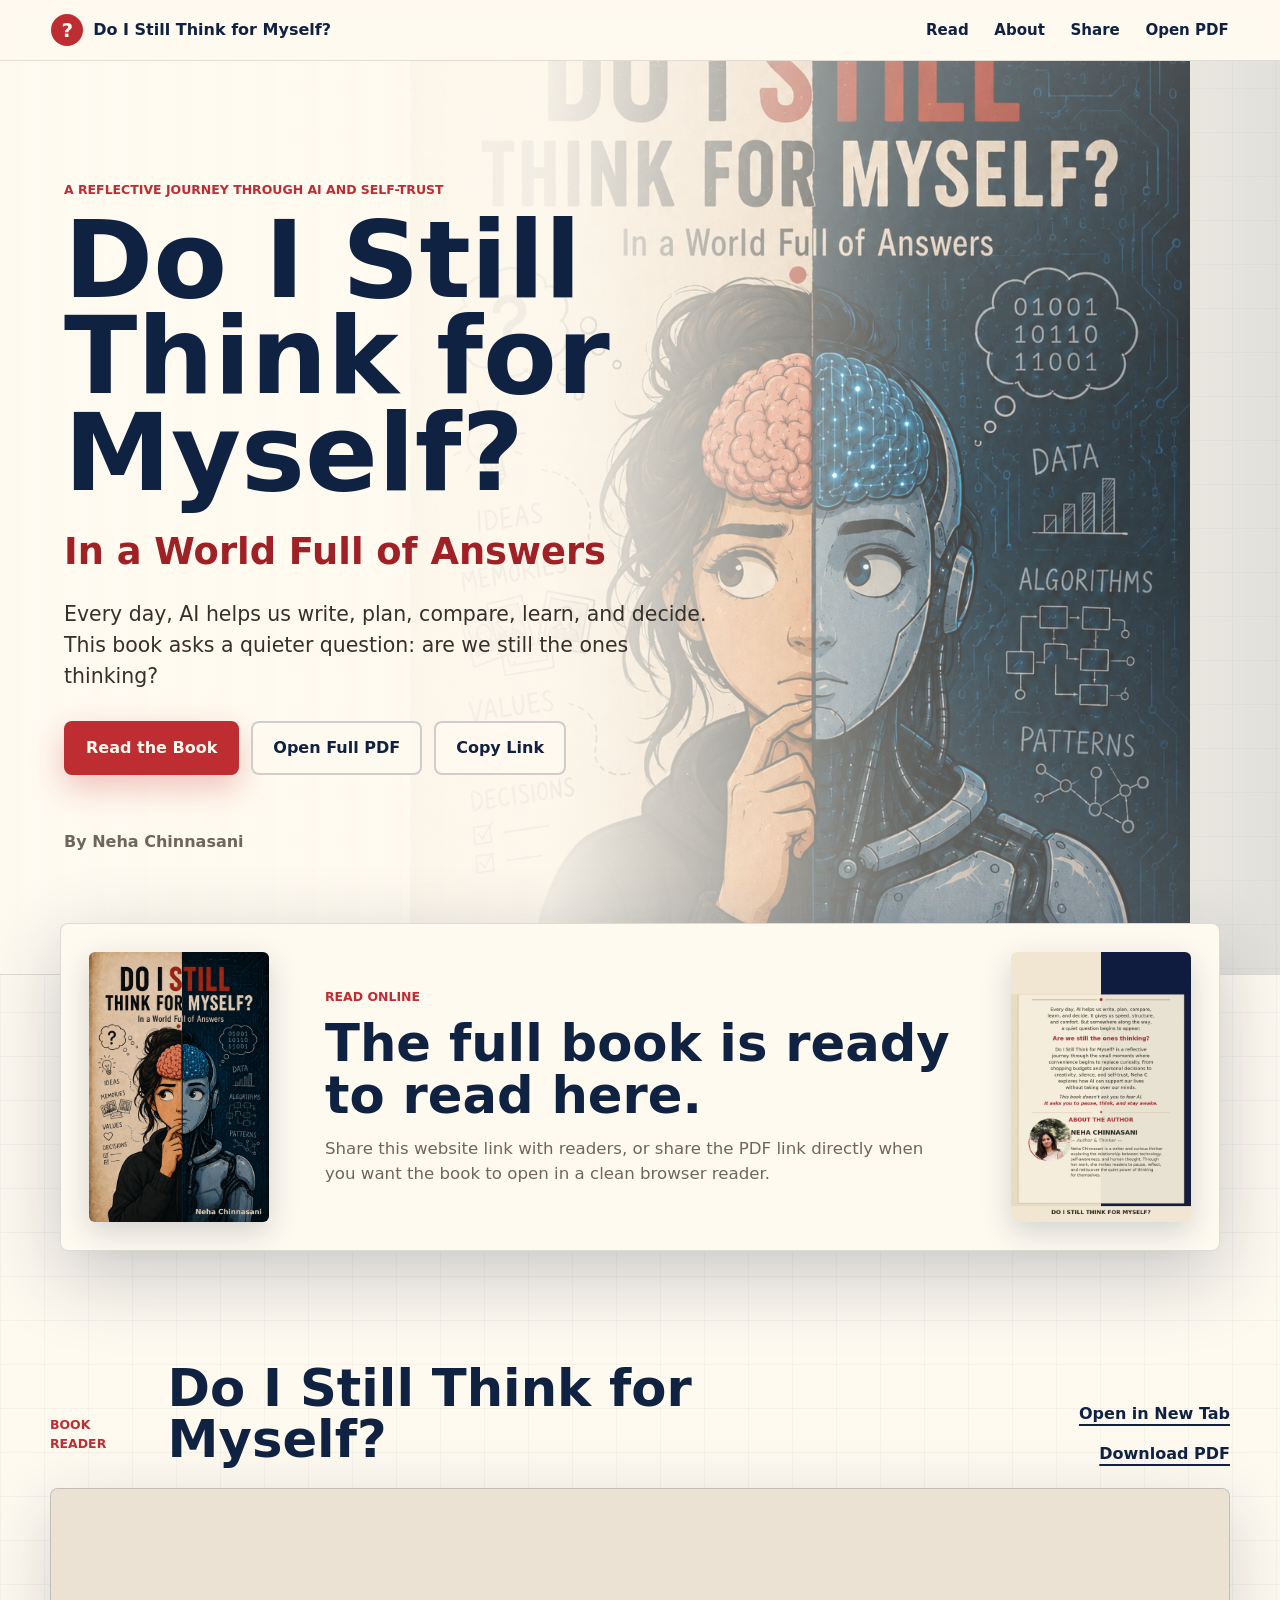
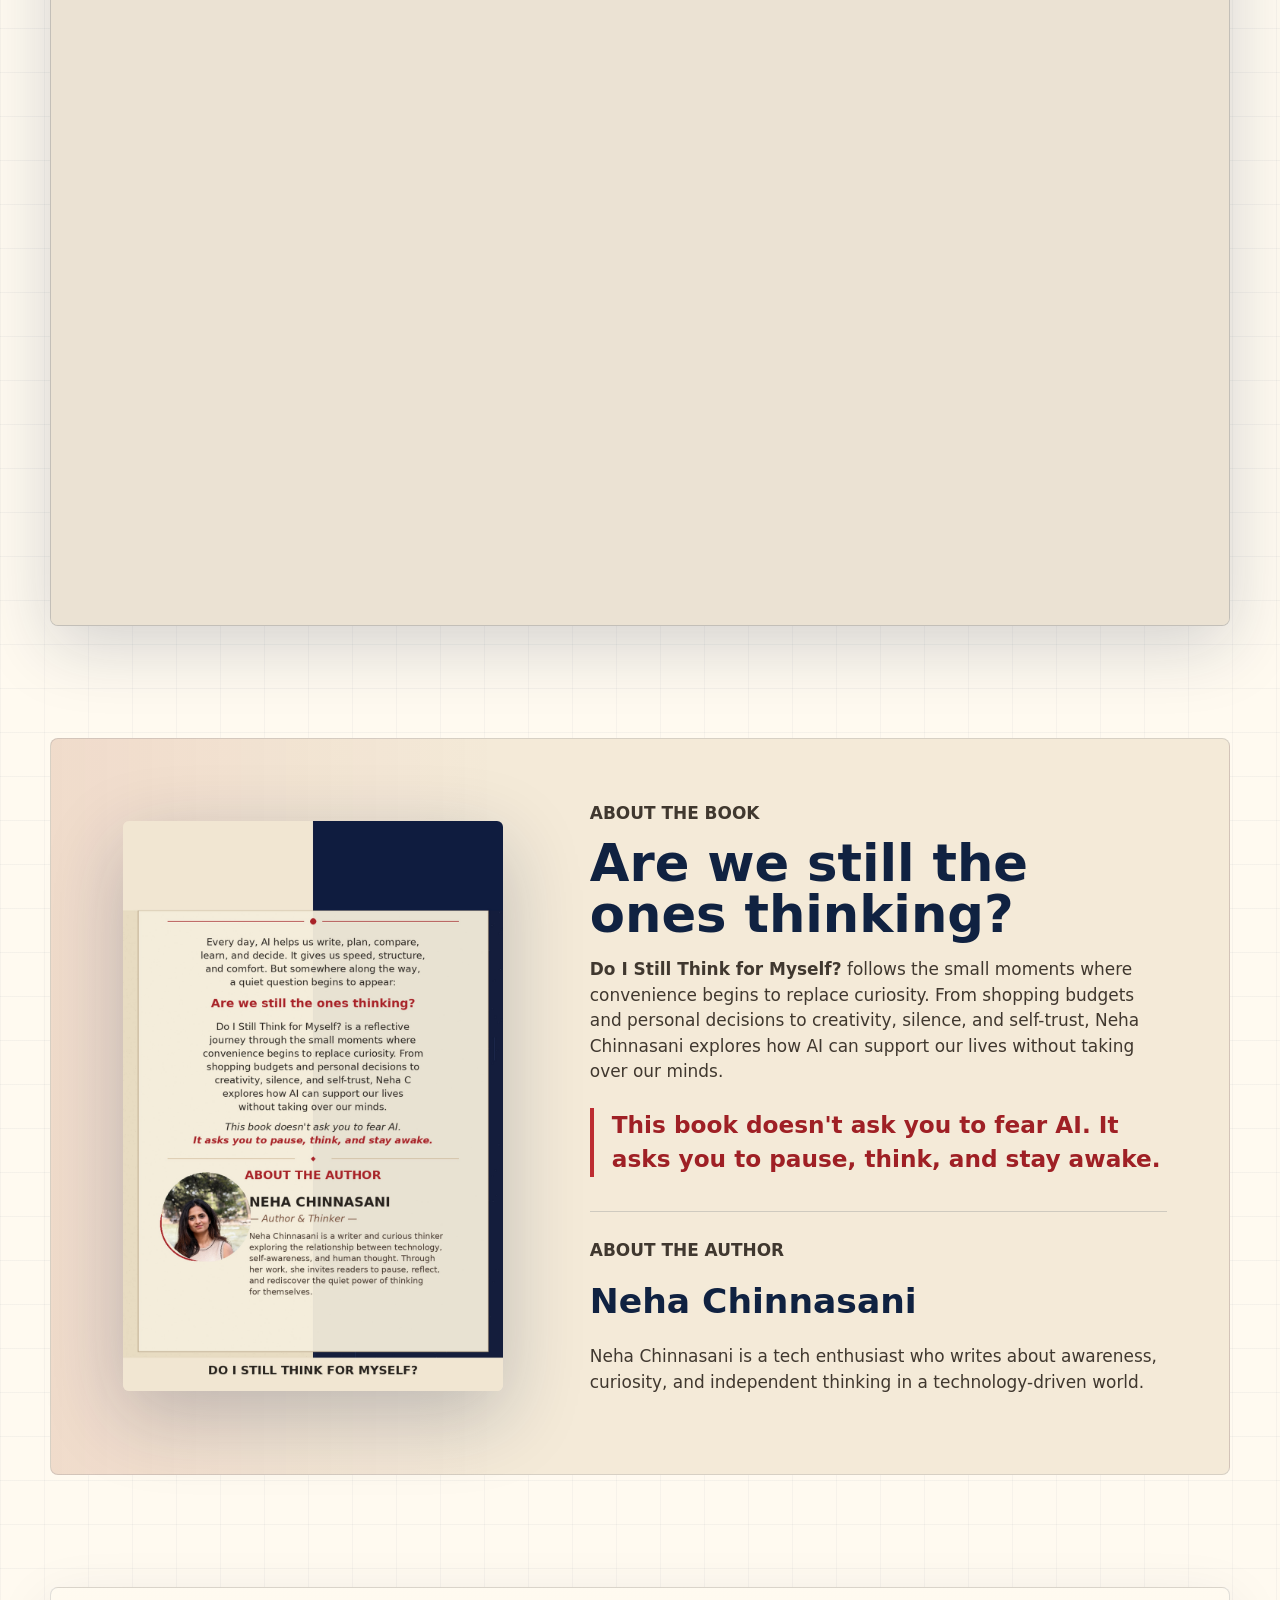
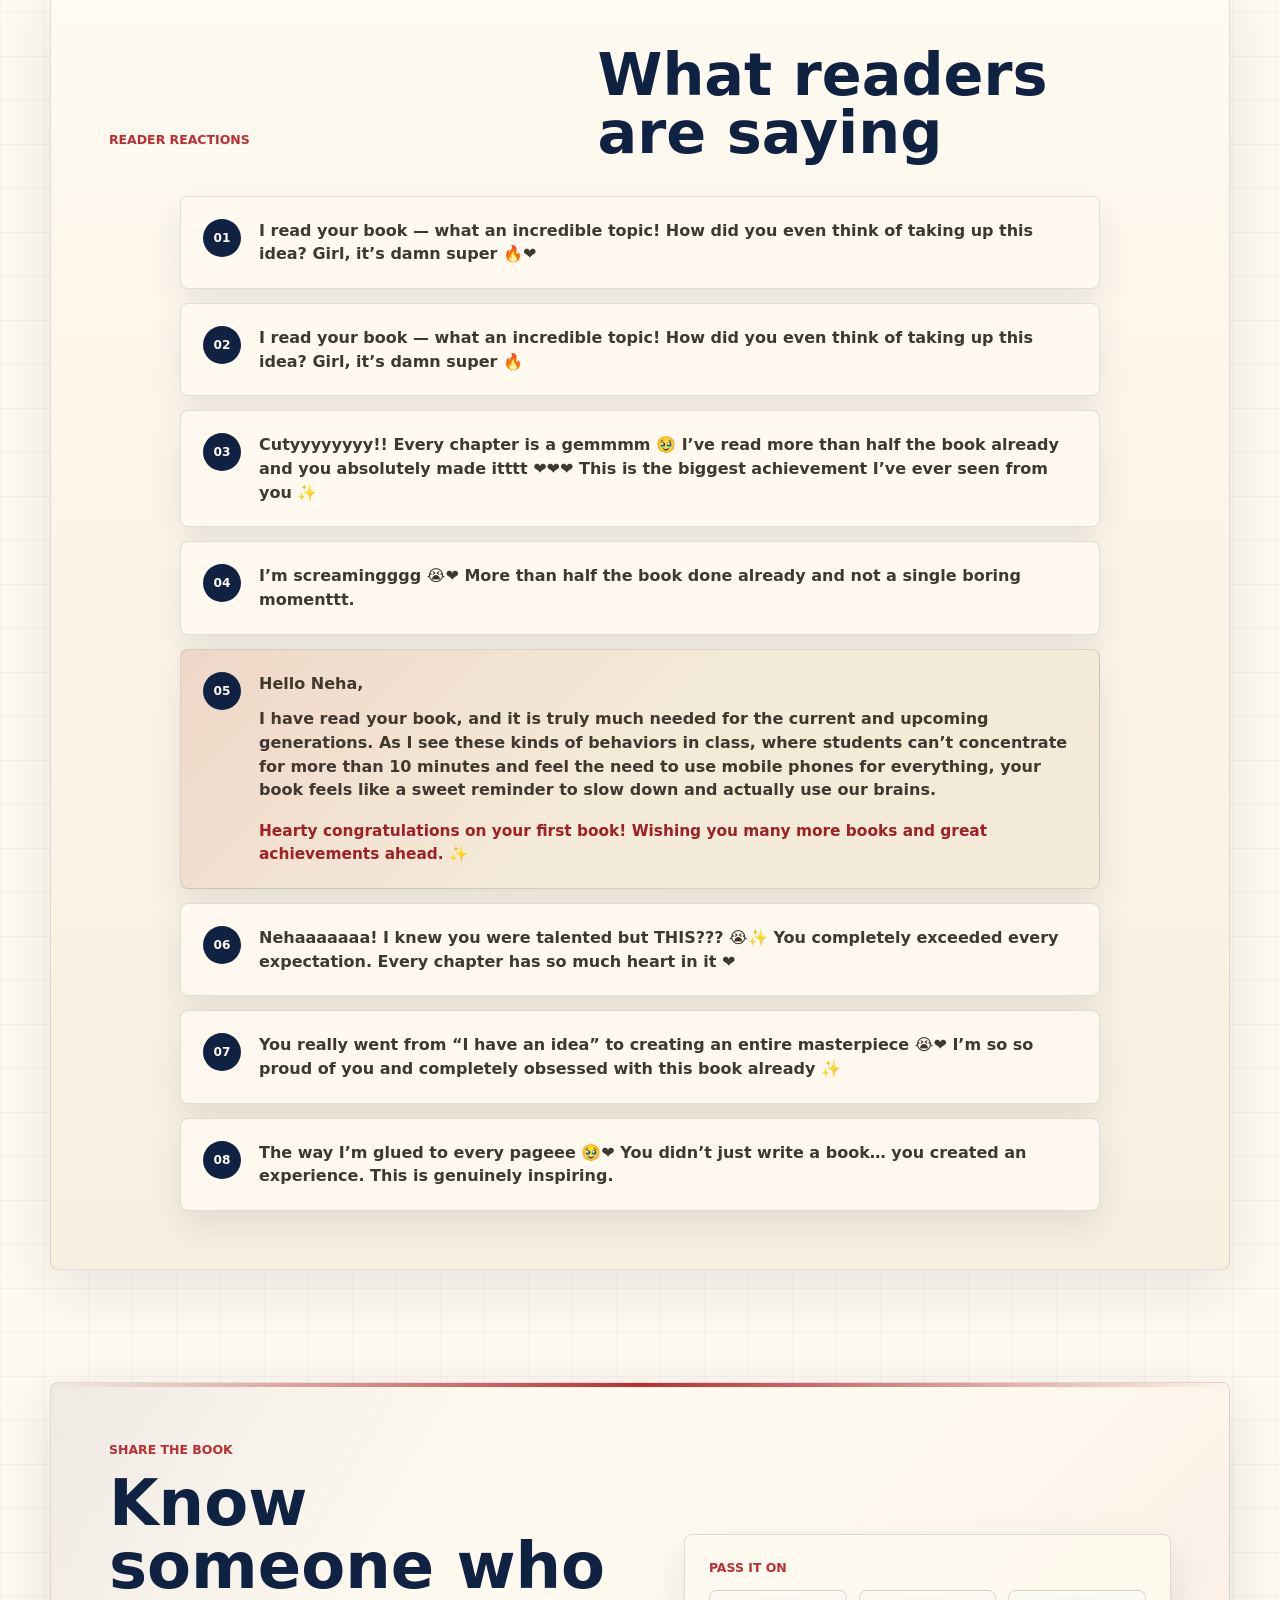
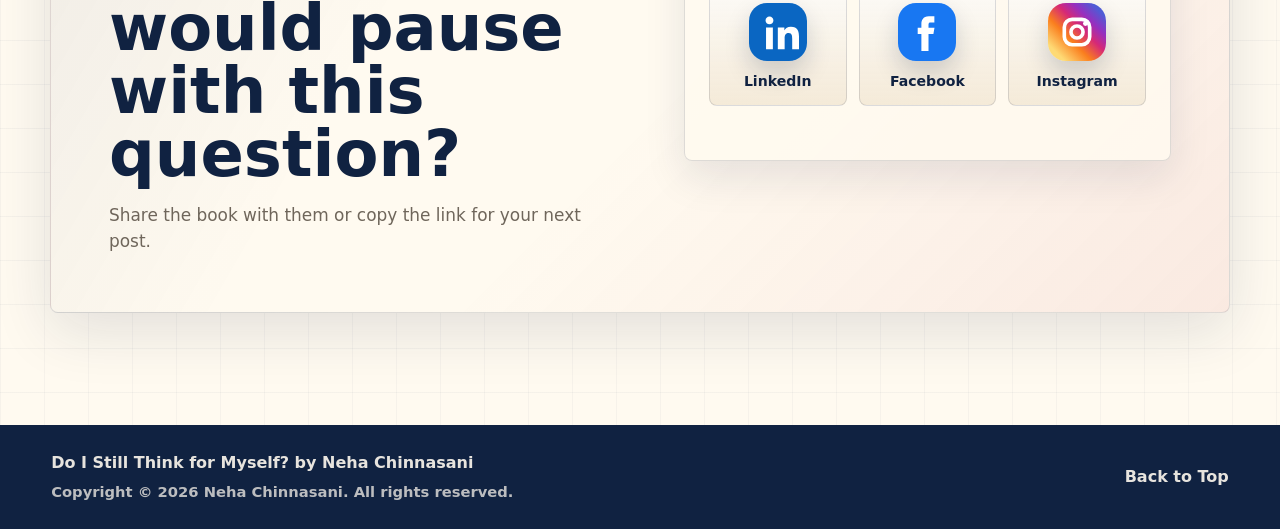
==== commit fd84704b: "Display reader reactions as feed" ====
--- a/index.html
+++ b/index.html
@@ -154,7 +154,7 @@
           <h2 id="comments-title">What readers are saying</h2>
         </div>
 
-        <div class="comments-grid">
+        <div class="comments-feed">
           <figure class="comment-card">
             <blockquote>
               I read your book — what an incredible topic! How did you even
--- a/styles.css
+++ b/styles.css
@@ -469,32 +469,41 @@
   letter-spacing: 0;
 }
 
-.comments-grid {
+.comments-feed {
   display: grid;
-  grid-template-columns: repeat(3, minmax(0, 1fr));
   gap: 14px;
+  max-width: 920px;
+  margin-inline: auto;
+  counter-reset: reader-comment;
 }
 
 .comment-card {
   position: relative;
-  min-height: 180px;
+  min-height: 0;
   margin: 0;
-  padding: 24px;
+  padding: 22px 24px 22px 78px;
   overflow: hidden;
   background: rgba(255, 250, 240, 0.86);
   border: 1px solid rgba(16, 34, 65, 0.13);
   border-radius: 8px;
   box-shadow: 0 14px 34px rgba(16, 34, 65, 0.09);
+  counter-increment: reader-comment;
 }
 
 .comment-card::before {
-  content: "\"";
+  content: counter(reader-comment, decimal-leading-zero);
   position: absolute;
-  top: -20px;
-  right: 18px;
-  color: rgba(189, 45, 50, 0.13);
-  font-family: Georgia, serif;
-  font-size: 8rem;
+  top: 22px;
+  left: 22px;
+  display: grid;
+  place-items: center;
+  width: 38px;
+  height: 38px;
+  color: var(--paper-soft);
+  background: var(--navy);
+  border-radius: 999px;
+  font-size: 0.76rem;
+  font-weight: 900;
   line-height: 1;
 }
 
@@ -526,8 +535,6 @@
 }
 
 .featured-comment {
-  grid-column: span 2;
-  min-height: 230px;
   background:
     linear-gradient(135deg, rgba(189, 45, 50, 0.1), transparent 48%),
     var(--paper);
@@ -758,14 +765,6 @@
     flex-direction: column;
   }
 
-  .comments-grid {
-    grid-template-columns: repeat(2, minmax(0, 1fr));
-  }
-
-  .featured-comment {
-    grid-column: span 2;
-  }
-
   .share-section {
     grid-template-columns: 1fr;
   }
@@ -818,13 +817,13 @@
     flex-direction: column;
   }
 
-  .comments-grid,
+  .comments-feed,
   .social-grid {
     grid-template-columns: 1fr;
   }
 
-  .featured-comment {
-    grid-column: span 1;
+  .comment-card {
+    padding: 70px 18px 20px;
   }
 }
 
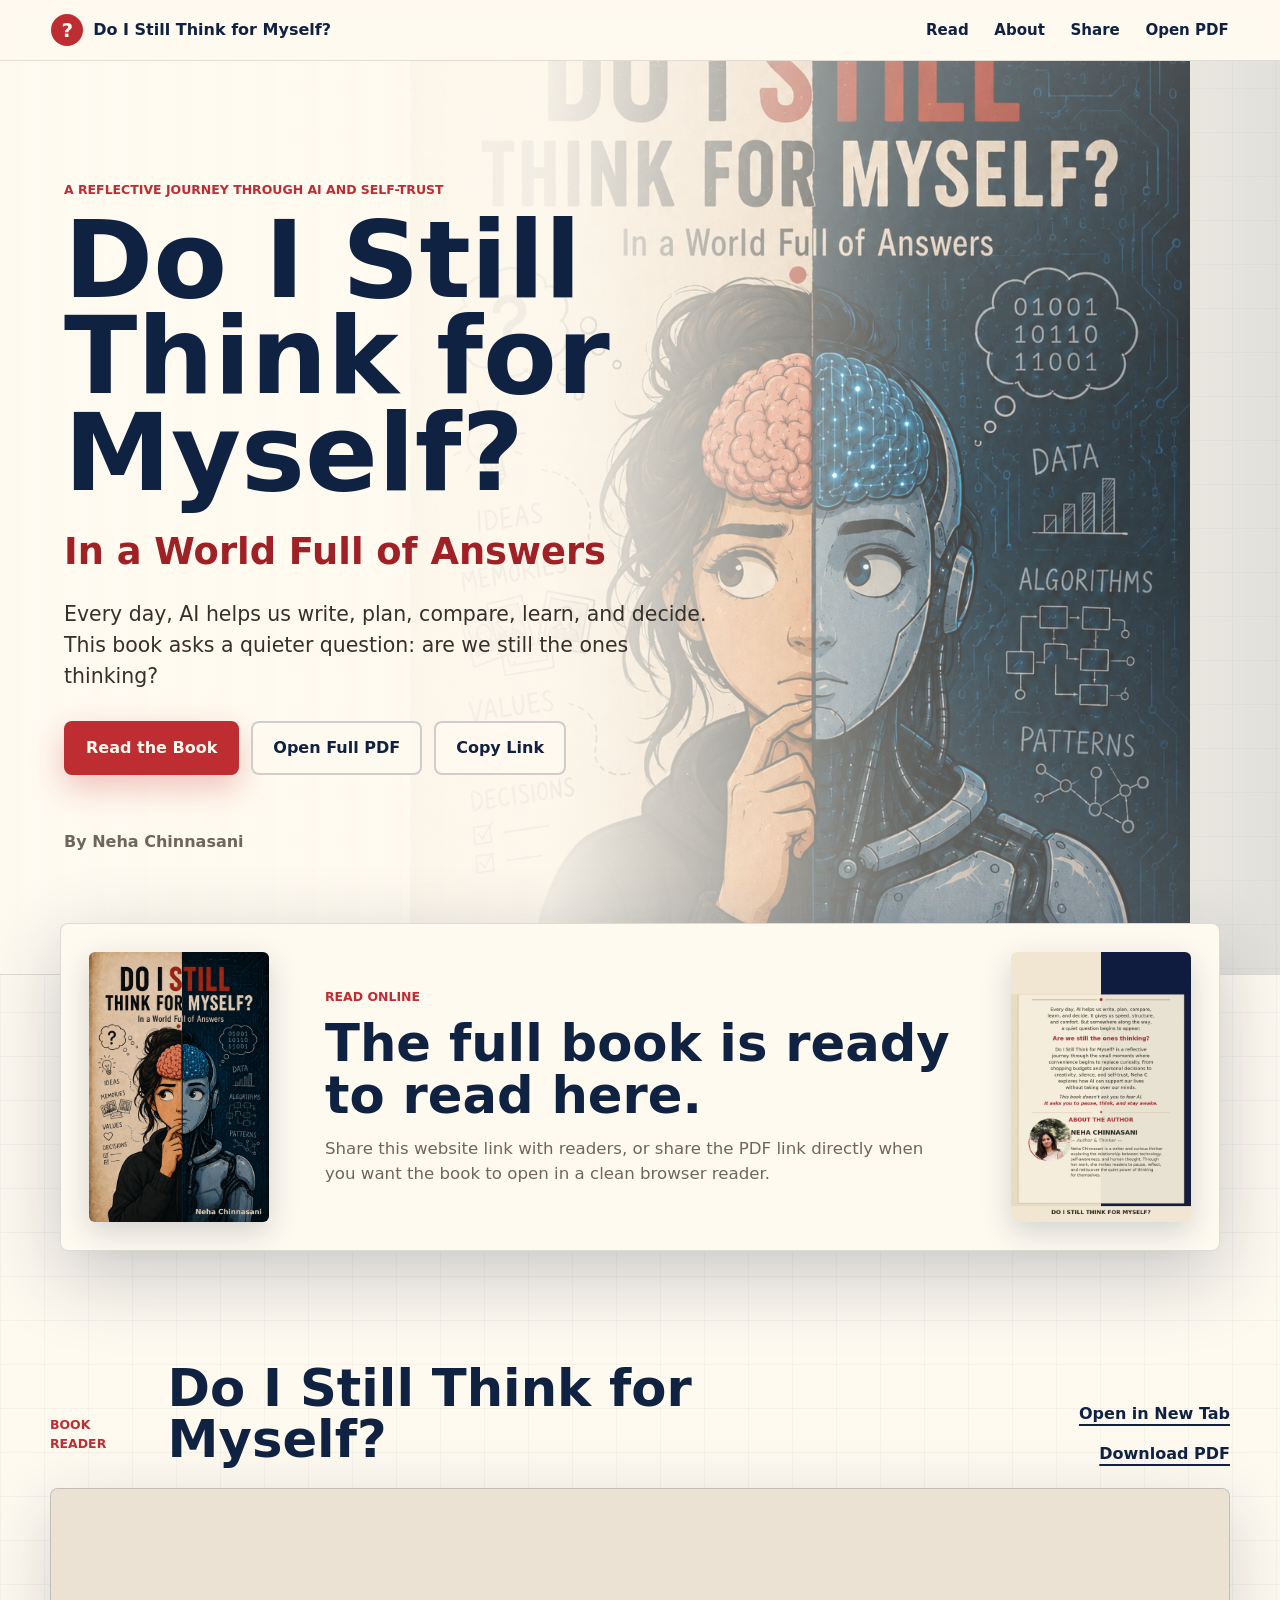
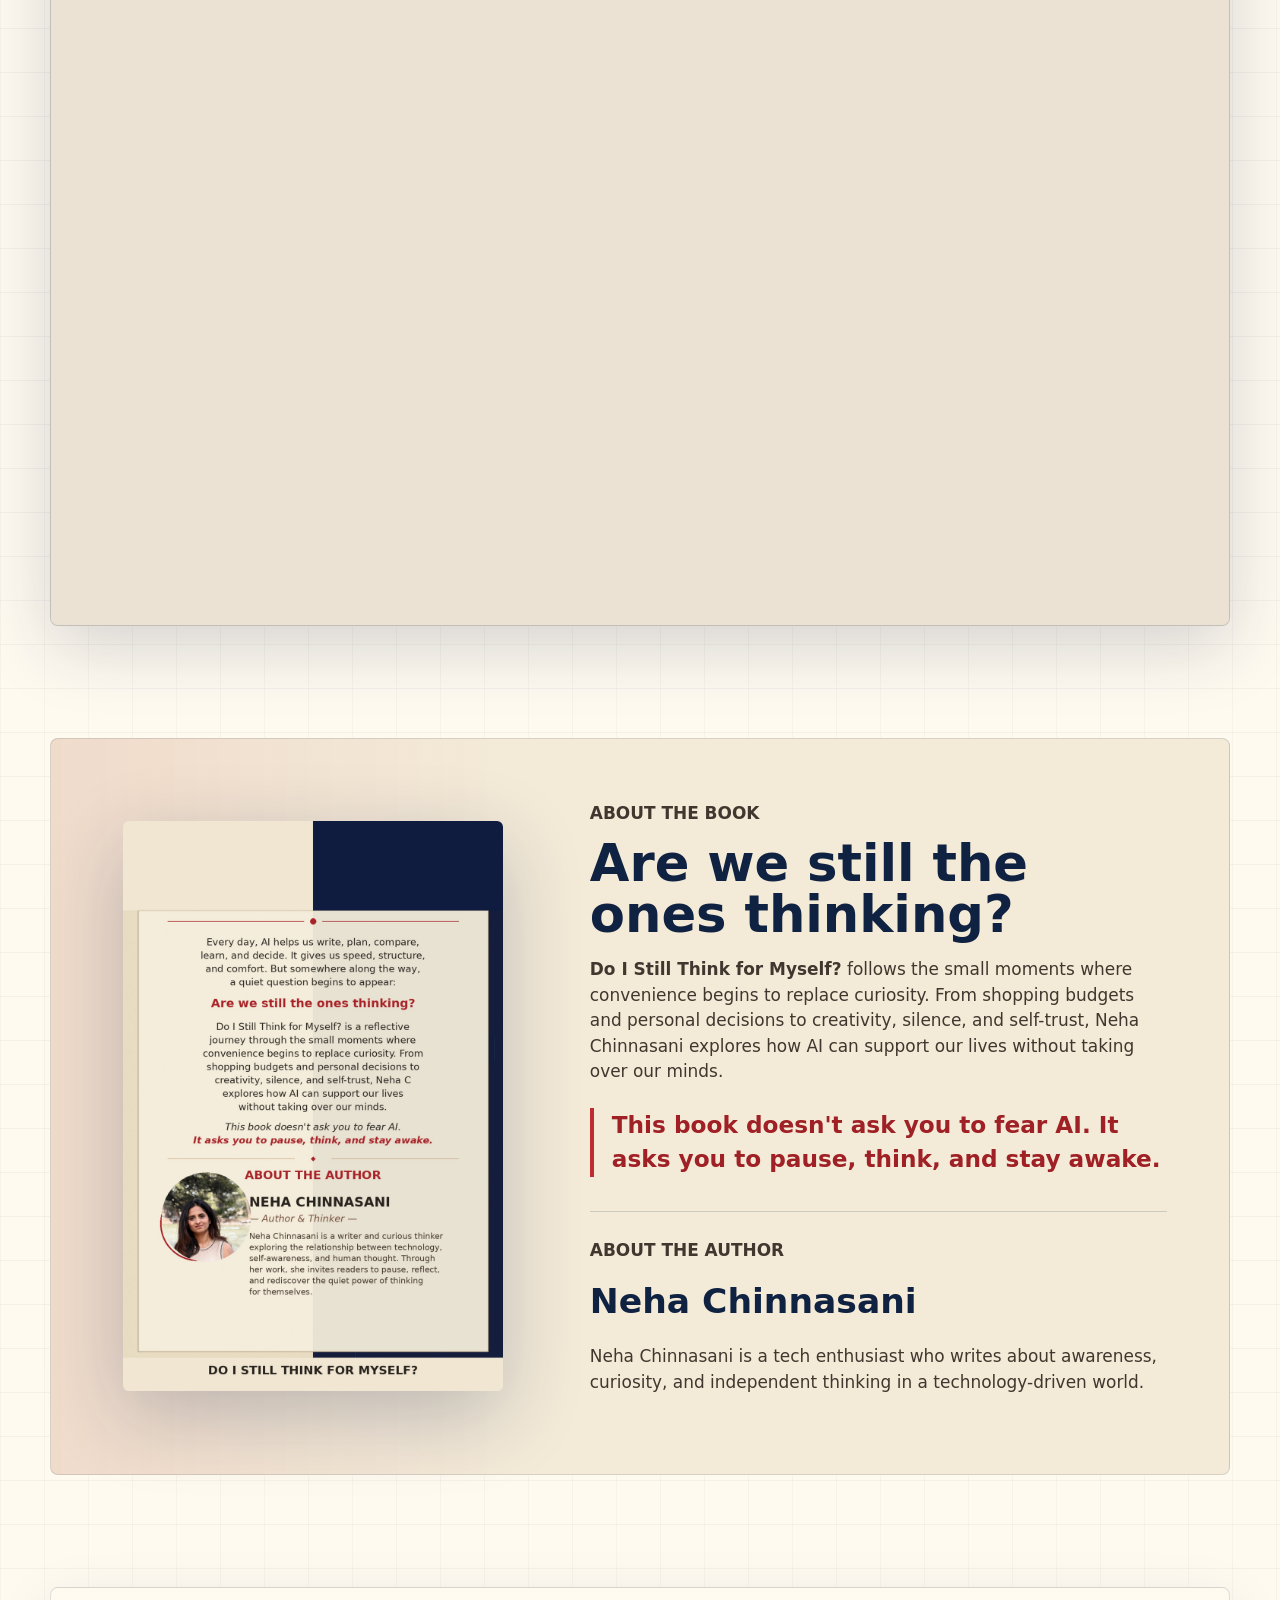
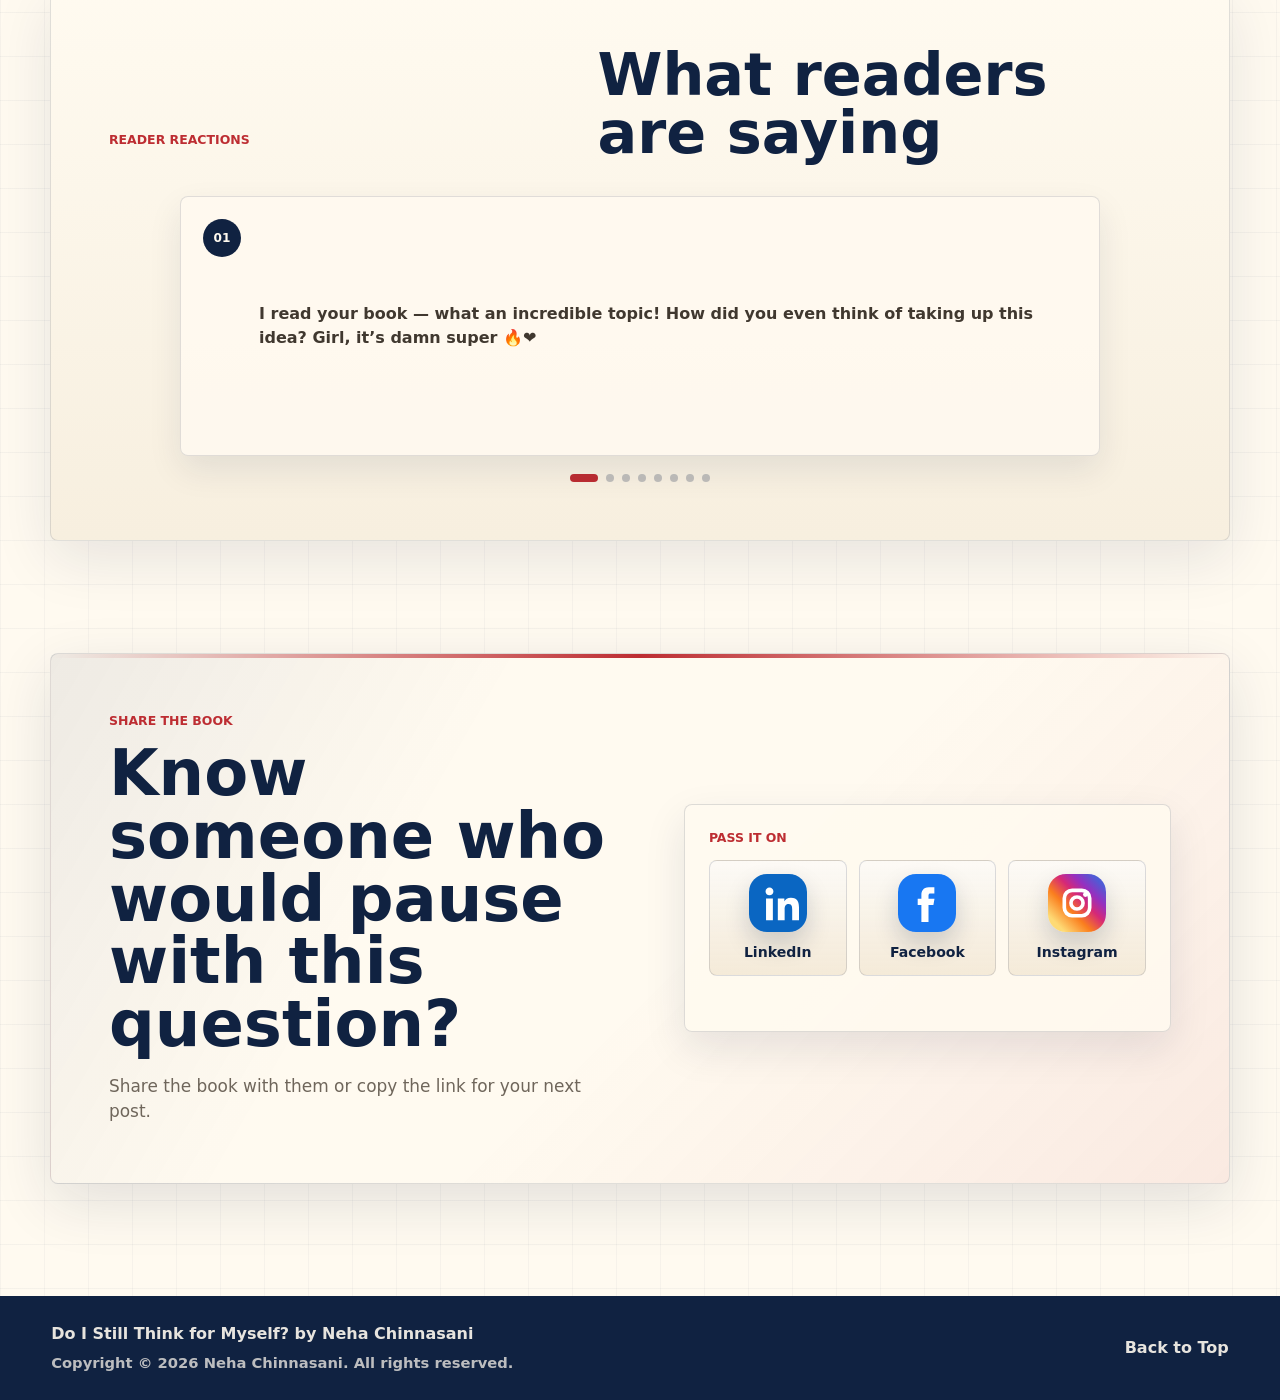
==== commit 47bd0fd6: "Rotate reader reactions one at a time" ====
--- a/index.html
+++ b/index.html
@@ -154,8 +154,8 @@
           <h2 id="comments-title">What readers are saying</h2>
         </div>
 
-        <div class="comments-feed">
-          <figure class="comment-card">
+        <div class="comments-rotator" data-comments-rotator aria-live="polite">
+          <figure class="comment-card is-active">
             <blockquote>
               I read your book — what an incredible topic! How did you even
               think of taking up this idea? Girl, it’s damn super 🔥❤️
@@ -225,6 +225,7 @@
             </blockquote>
           </figure>
         </div>
+        <div class="comments-dots" aria-hidden="true"></div>
       </section>
 
       <section class="share-section" id="share" aria-labelledby="share-title">
--- a/styles.css
+++ b/styles.css
@@ -469,25 +469,40 @@
   letter-spacing: 0;
 }
 
-.comments-feed {
-  display: grid;
-  gap: 14px;
+.comments-rotator {
+  position: relative;
   max-width: 920px;
+  min-height: 260px;
   margin-inline: auto;
   counter-reset: reader-comment;
 }
 
 .comment-card {
-  position: relative;
-  min-height: 0;
+  position: absolute;
+  inset: 0;
+  display: grid;
+  align-content: center;
+  min-height: 240px;
   margin: 0;
   padding: 22px 24px 22px 78px;
   overflow: hidden;
+  opacity: 0;
+  pointer-events: none;
+  transform: translateY(18px) scale(0.985);
   background: rgba(255, 250, 240, 0.86);
   border: 1px solid rgba(16, 34, 65, 0.13);
   border-radius: 8px;
   box-shadow: 0 14px 34px rgba(16, 34, 65, 0.09);
   counter-increment: reader-comment;
+  transition:
+    opacity 520ms ease,
+    transform 520ms ease;
+}
+
+.comment-card.is-active {
+  opacity: 1;
+  pointer-events: auto;
+  transform: translateY(0) scale(1);
 }
 
 .comment-card::before {
@@ -538,6 +553,28 @@
   background:
     linear-gradient(135deg, rgba(189, 45, 50, 0.1), transparent 48%),
     var(--paper);
+}
+
+.comments-dots {
+  display: flex;
+  justify-content: center;
+  gap: 8px;
+  margin-top: 18px;
+}
+
+.comments-dots span {
+  width: 8px;
+  height: 8px;
+  background: rgba(16, 34, 65, 0.24);
+  border-radius: 999px;
+  transition:
+    width 240ms ease,
+    background 240ms ease;
+}
+
+.comments-dots span.is-active {
+  width: 28px;
+  background: var(--red);
 }
 
 .share-section {
@@ -817,9 +854,12 @@
     flex-direction: column;
   }
 
-  .comments-feed,
   .social-grid {
     grid-template-columns: 1fr;
+  }
+
+  .comments-rotator {
+    min-height: 360px;
   }
 
   .comment-card {
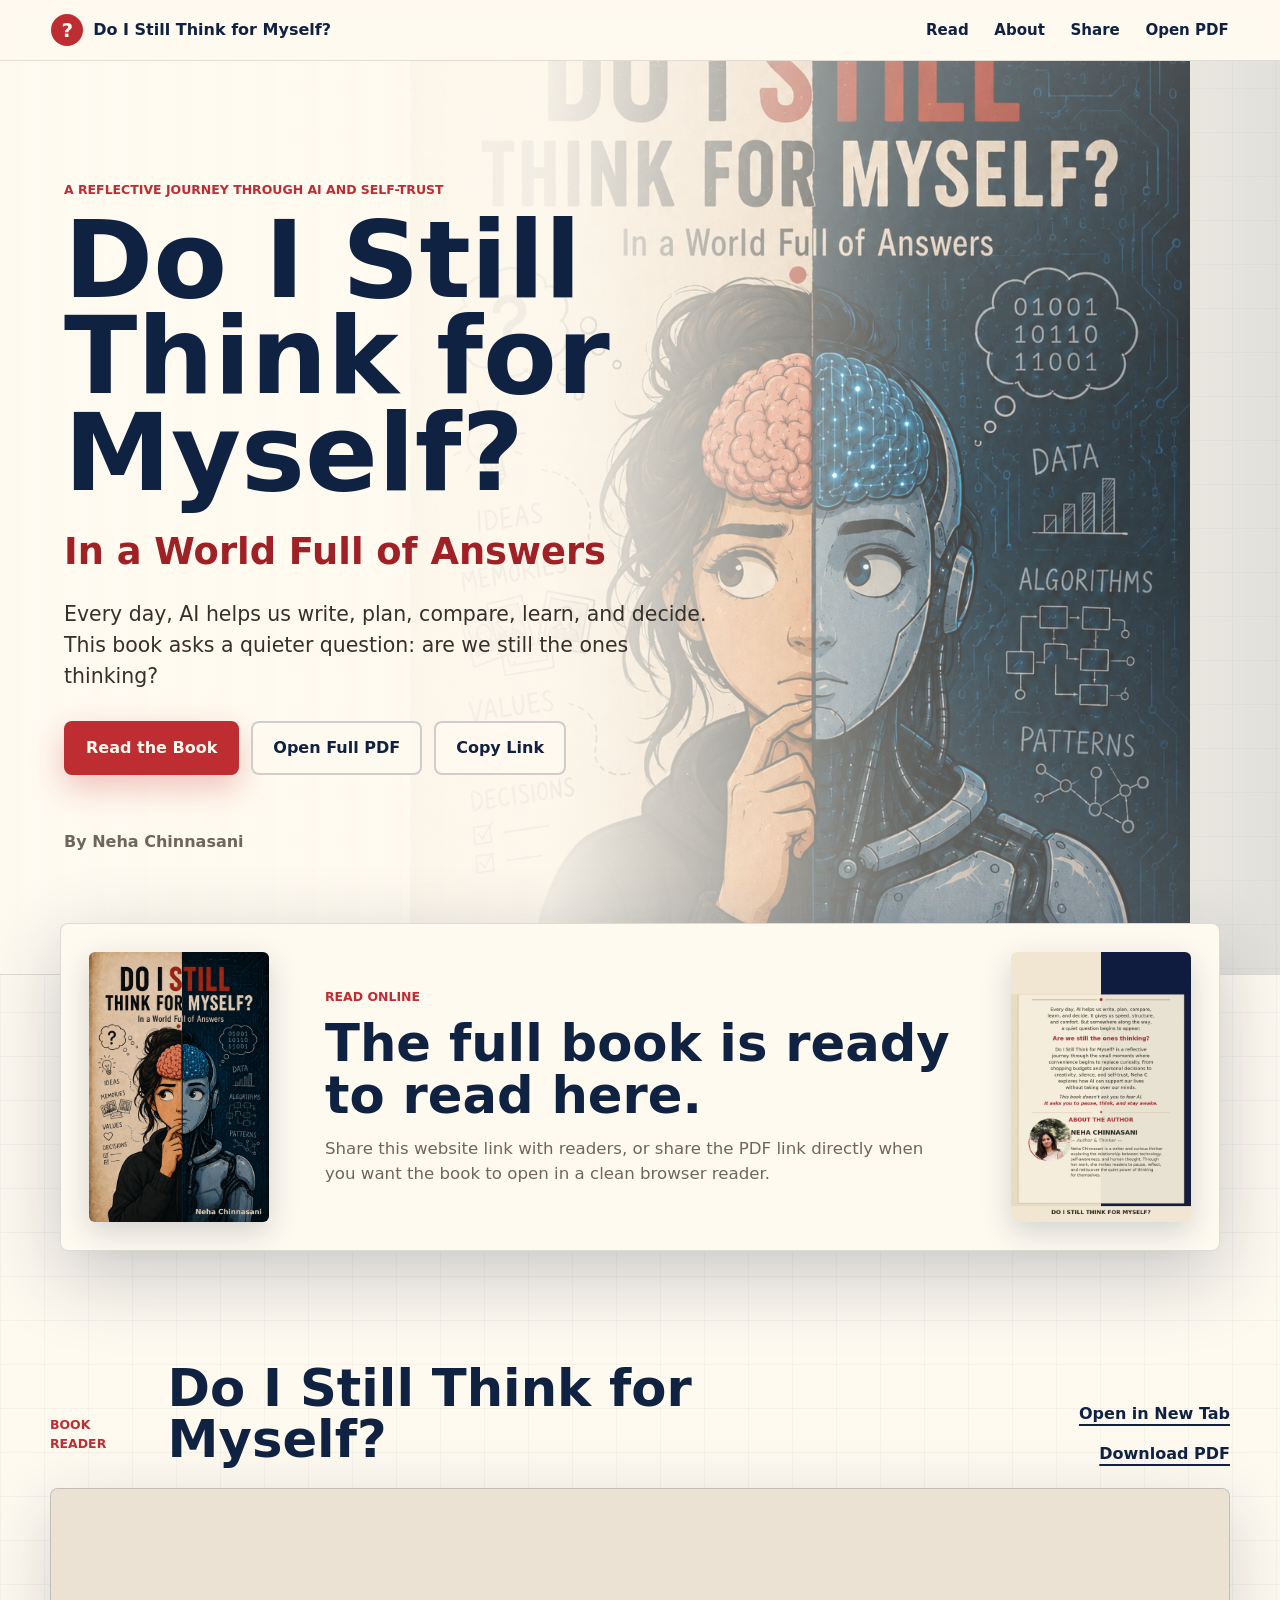
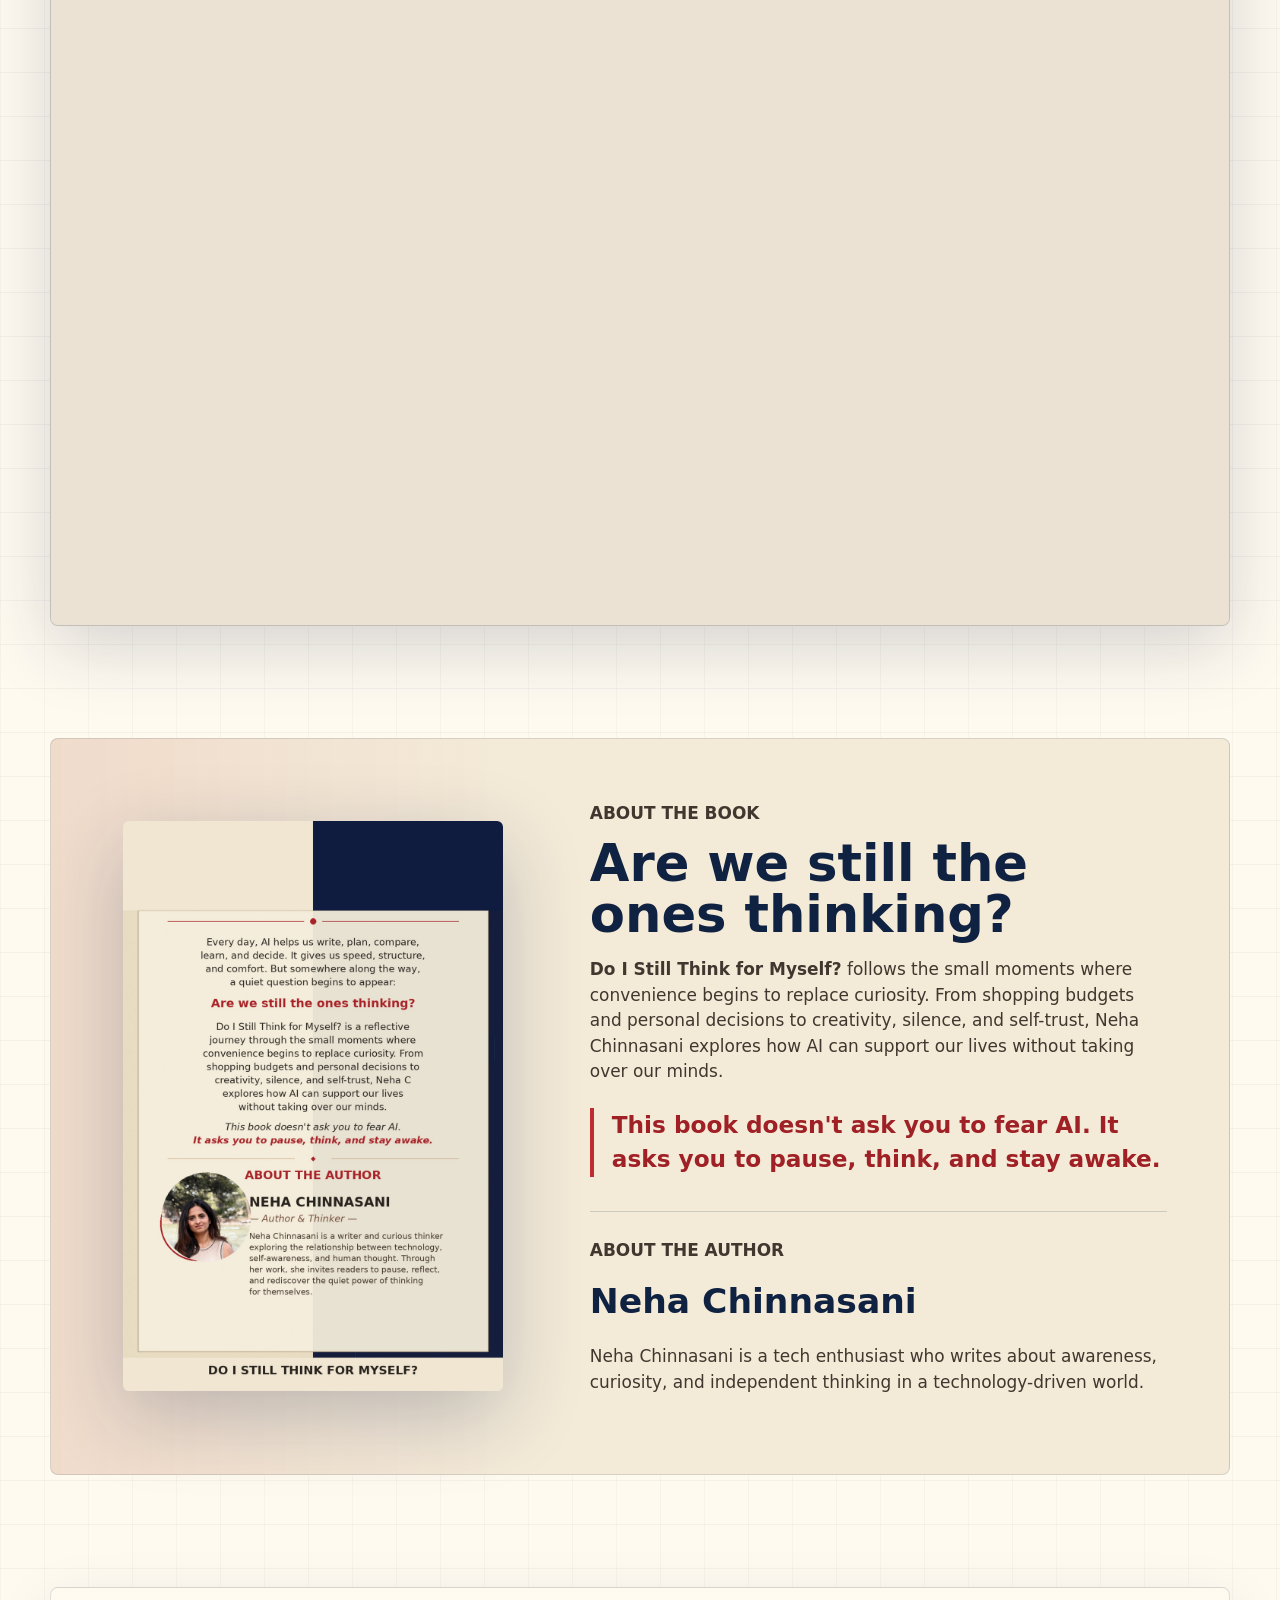
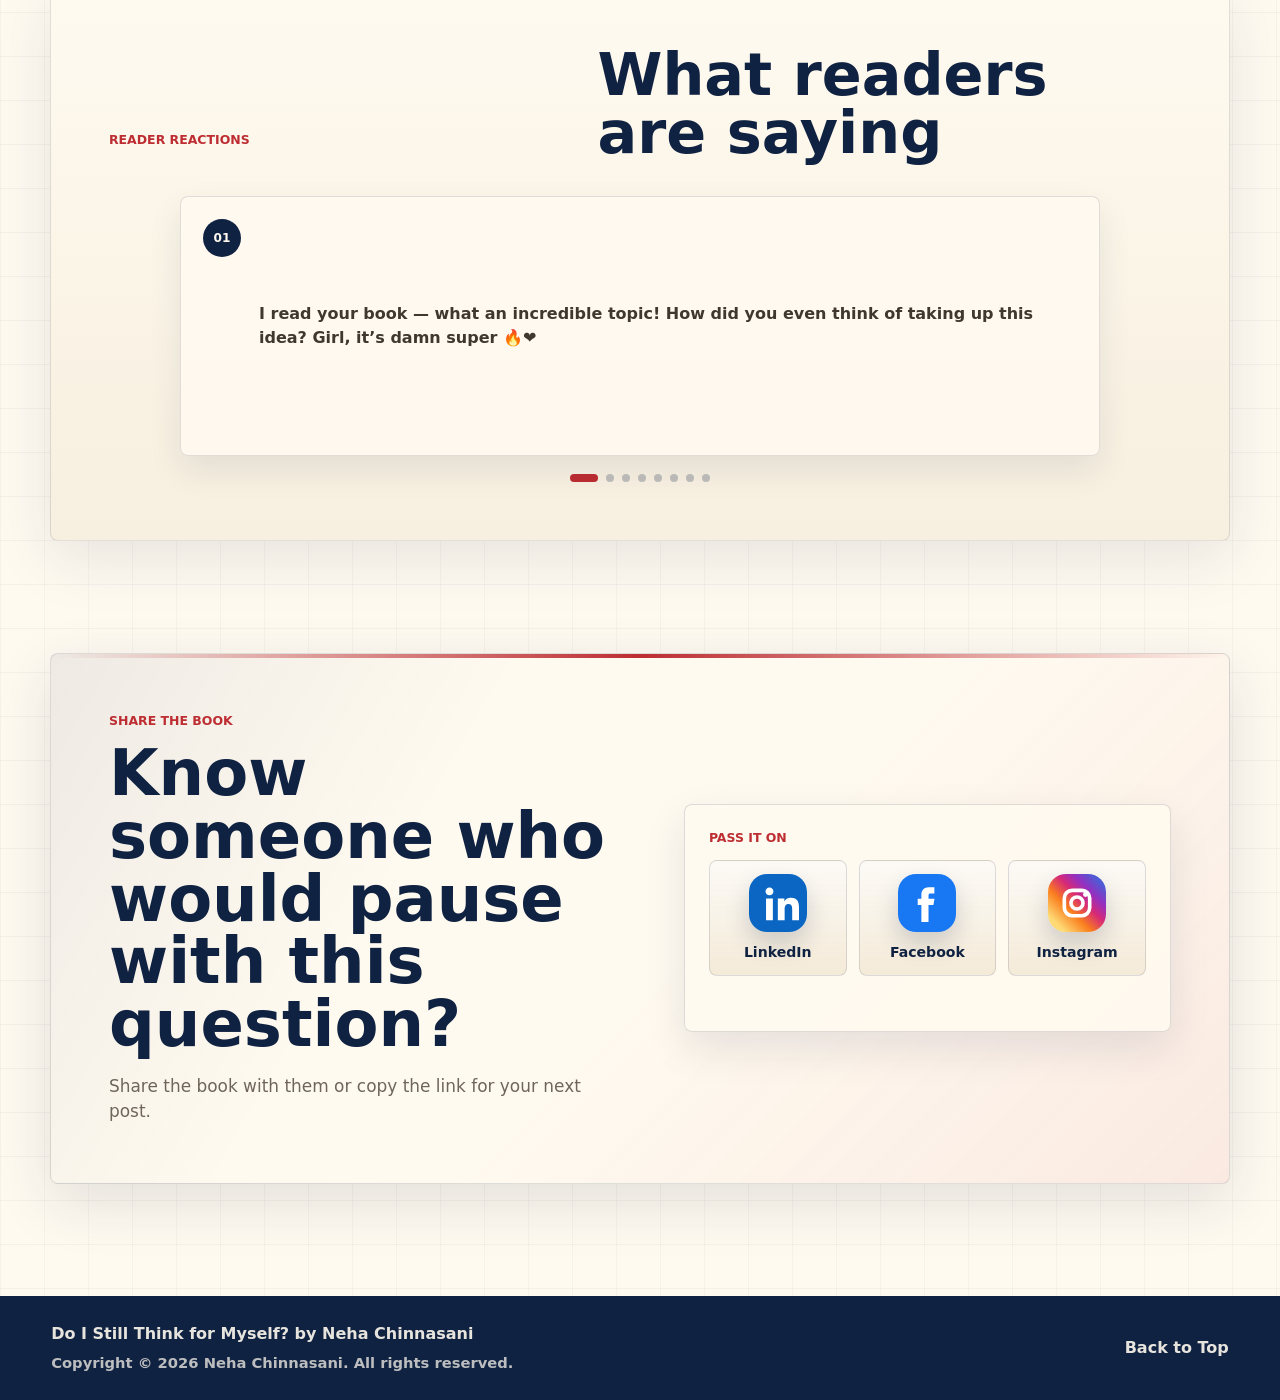
==== commit e776d16d: "Bust cached reader reaction assets" ====
--- a/index.html
+++ b/index.html
@@ -16,7 +16,7 @@
     <meta property="og:type" content="website" />
     <meta property="og:url" content="https://book.nehachinnasani.com/" />
     <meta property="og:image" content="assets/book-cover-front.jpeg" />
-    <link rel="stylesheet" href="styles.css" />
+    <link rel="stylesheet" href="styles.css?v=comments-rotator-2" />
   </head>
   <body>
     <header class="site-header" aria-label="Main navigation">
@@ -289,6 +289,6 @@
       </div>
       <a href="#top">Back to Top</a>
     </footer>
-    <script src="script.js" defer></script>
+    <script src="script.js?v=comments-rotator-2" defer></script>
   </body>
 </html>
--- a/styles.css
+++ b/styles.css
@@ -474,39 +474,50 @@
   max-width: 920px;
   min-height: 260px;
   margin-inline: auto;
-  counter-reset: reader-comment;
 }
 
 .comment-card {
   position: absolute;
   inset: 0;
-  display: grid;
+  display: none;
   align-content: center;
   min-height: 240px;
   margin: 0;
   padding: 22px 24px 22px 78px;
   overflow: hidden;
   opacity: 0;
+  visibility: hidden;
   pointer-events: none;
   transform: translateY(18px) scale(0.985);
   background: rgba(255, 250, 240, 0.86);
   border: 1px solid rgba(16, 34, 65, 0.13);
   border-radius: 8px;
   box-shadow: 0 14px 34px rgba(16, 34, 65, 0.09);
-  counter-increment: reader-comment;
-  transition:
-    opacity 520ms ease,
-    transform 520ms ease;
 }
 
 .comment-card.is-active {
+  display: grid;
   opacity: 1;
+  visibility: visible;
   pointer-events: auto;
   transform: translateY(0) scale(1);
+  animation: commentEnter 520ms ease both;
+}
+
+@keyframes commentEnter {
+  from {
+    opacity: 0;
+    transform: translateY(18px) scale(0.985);
+  }
+
+  to {
+    opacity: 1;
+    transform: translateY(0) scale(1);
+  }
 }
 
 .comment-card::before {
-  content: counter(reader-comment, decimal-leading-zero);
+  content: attr(data-comment-number);
   position: absolute;
   top: 22px;
   left: 22px;
